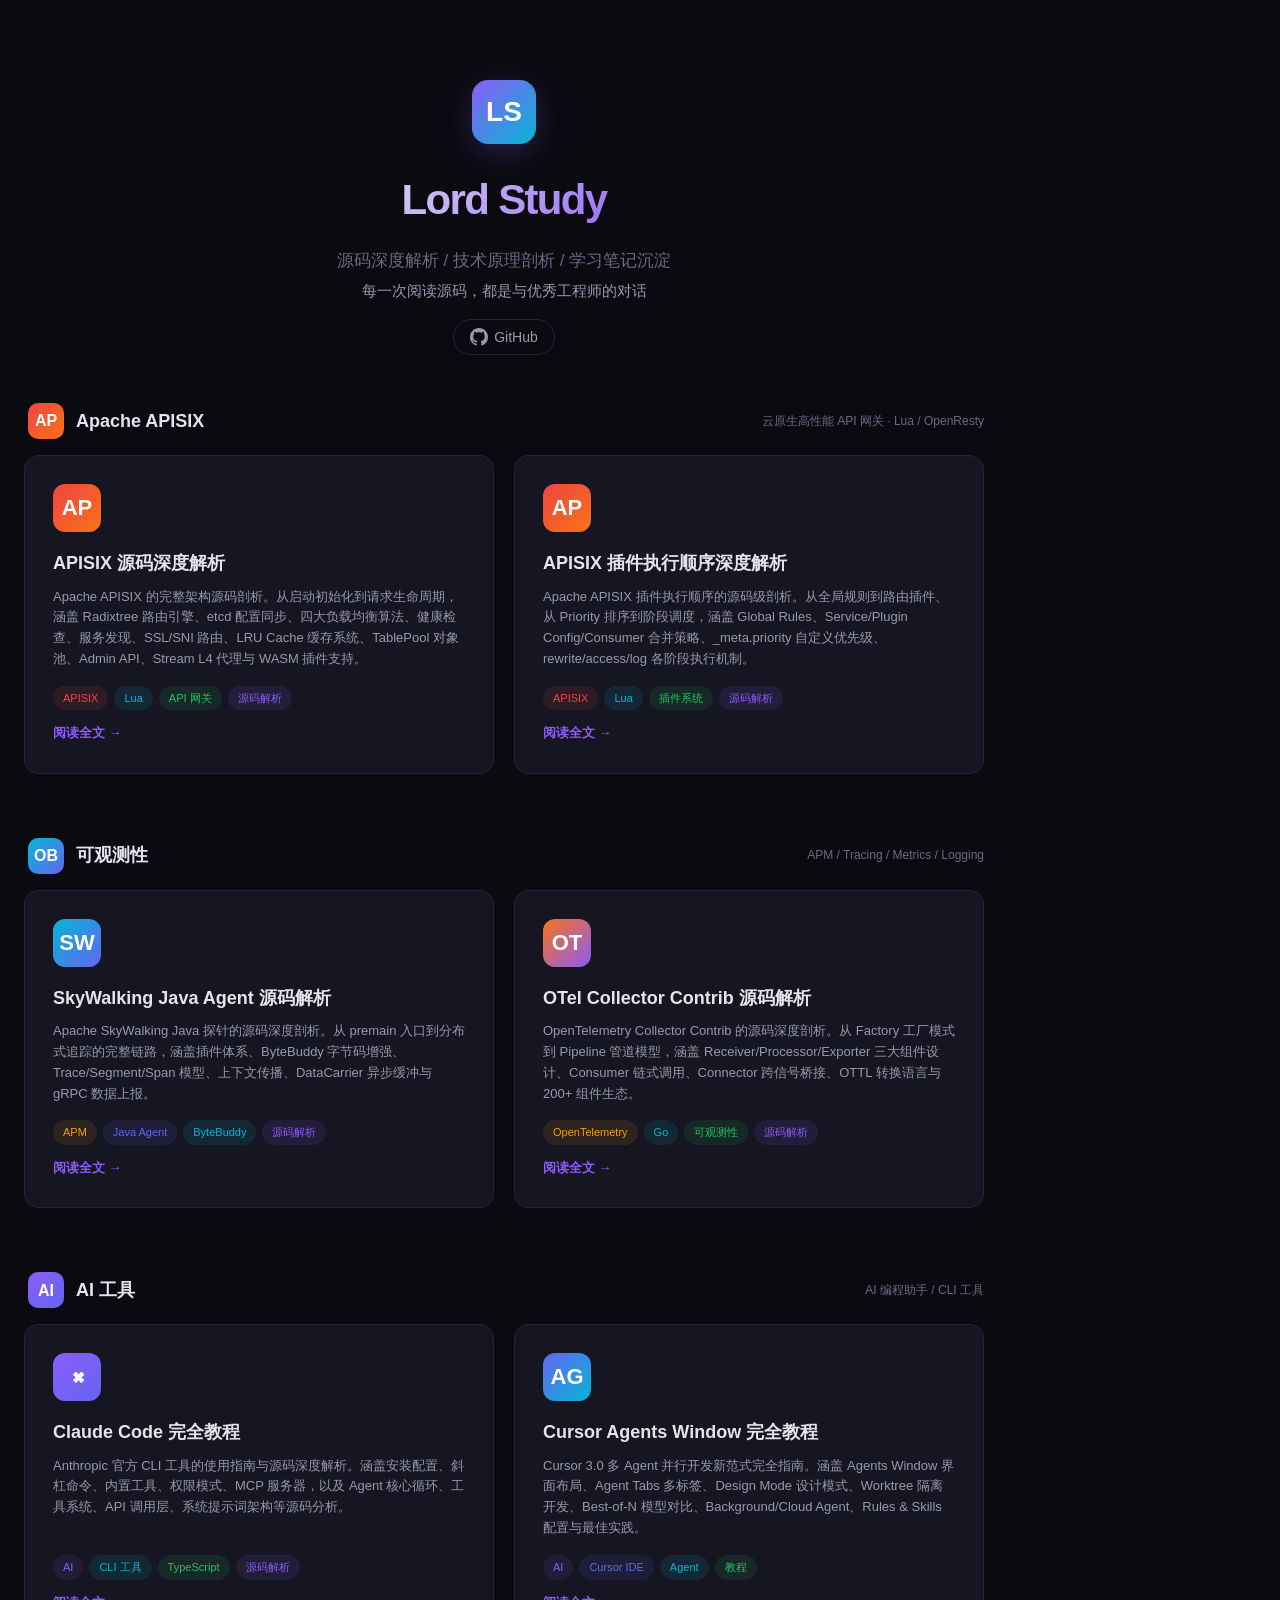
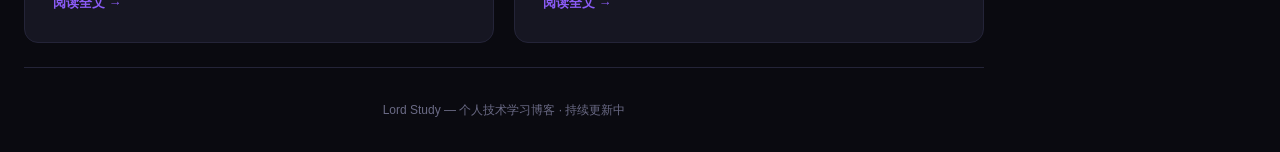
==== index.html @ eab52b0e "主页添加 GitHub 链接 Co-Authored-By: Claude Opus 4.6 <noreply@anthropic.com>" ====
<!DOCTYPE html>
<html lang="zh-CN">
<head>
    <meta charset="UTF-8">
    <meta name="viewport" content="width=device-width, initial-scale=1.0">
    <title>Lord Study — 个人技术博客</title>
    <link rel="stylesheet" href="style.css">
    <style>
        /* Homepage specific styles */
        .home-body {
            display: flex;
            flex-direction: column;
            align-items: center;
            min-height: 100vh;
            padding: 0 24px;
        }
        .home-header {
            text-align: center;
            padding: 80px 0 48px;
            max-width: 720px;
        }
        .home-logo {
            width: 64px; height: 64px;
            background: linear-gradient(135deg, var(--accent-purple), var(--accent-cyan));
            border-radius: 16px; display: inline-flex;
            align-items: center; justify-content: center;
            font-size: 28px; font-weight: 800; color: #fff;
            margin-bottom: 20px;
            box-shadow: 0 8px 32px rgba(139,92,246,.25);
        }
        .home-header h1 {
            font-size: 42px; font-weight: 800; letter-spacing: -.04em;
            background: linear-gradient(135deg, var(--text-primary), var(--accent-purple));
            -webkit-background-clip: text; -webkit-text-fill-color: transparent;
            background-clip: text; margin-bottom: 12px;
        }
        .home-header p {
            color: var(--text-muted); font-size: 17px; line-height: 1.6;
        }
        .home-header .subtitle {
            color: var(--text-secondary); font-size: 15px; margin-top: 4px;
        }

        /* Blog cards grid */
        .blog-grid {
            display: grid;
            grid-template-columns: repeat(auto-fill, minmax(340px, 1fr));
            gap: 20px;
            max-width: 960px;
            width: 100%;
            padding-bottom: 24px;
        }
        .blog-card {
            background: var(--bg-card);
            border: 1px solid var(--border-color);
            border-radius: 14px;
            padding: 28px;
            transition: transform .2s, border-color .2s, box-shadow .2s;
            text-decoration: none;
            display: flex;
            flex-direction: column;
            cursor: pointer;
        }
        .blog-card:hover {
            transform: translateY(-4px);
            border-color: rgba(139,92,246,.4);
            box-shadow: 0 12px 40px rgba(139,92,246,.1);
        }
        .blog-card-icon {
            width: 48px; height: 48px;
            border-radius: 12px;
            display: flex; align-items: center; justify-content: center;
            font-size: 22px; font-weight: 700; color: #fff;
            margin-bottom: 16px;
        }
        .blog-card h3 {
            font-size: 18px; font-weight: 700; color: var(--text-primary);
            margin-bottom: 8px;
        }
        .blog-card .blog-desc {
            font-size: 13px; color: var(--text-secondary); line-height: 1.6;
            flex: 1; margin-bottom: 16px;
        }
        .blog-card-tags {
            display: flex; flex-wrap: wrap; gap: 6px;
        }
        .blog-tag {
            font-size: 11px; padding: 3px 10px;
            border-radius: 20px; font-weight: 500;
            background: rgba(139,92,246,.1); color: var(--accent-purple);
        }
        .blog-tag.cyan { background: rgba(6,182,212,.1); color: var(--accent-cyan); }
        .blog-tag.green { background: rgba(34,197,94,.1); color: var(--accent-green); }
        .blog-tag.orange { background: rgba(245,158,11,.1); color: var(--accent-orange); }
        .blog-tag.blue { background: rgba(99,102,241,.1); color: var(--accent-blue); }
        .blog-tag.red { background: rgba(239,68,68,.1); color: #ef4444; }

        .blog-card-arrow {
            font-size: 13px; color: var(--accent-purple); font-weight: 600;
            margin-top: 12px;
        }
        .blog-card:hover .blog-card-arrow { text-decoration: underline; }

        /* Section label */
        .section-label {
            max-width: 960px; width: 100%;
            font-size: 12px; font-weight: 700;
            text-transform: uppercase; letter-spacing: .1em;
            margin-bottom: 16px; padding-left: 4px;
        }
        .section-label.first { margin-top: 0; }
        .section-label:not(.first) { margin-top: 36px; }

        /* Project group colors */
        .section-label.apisix { color: #ef4444; }
        .section-label.observability { color: var(--accent-cyan); }
        .section-label.ai { color: var(--accent-purple); }

        /* Project group indicator bar */
        .project-bar {
            max-width: 960px; width: 100%;
            display: flex; align-items: center; gap: 12px;
            margin-bottom: 16px; padding-left: 4px;
        }
        .project-bar:not(:first-of-type) { margin-top: 40px; }
        .project-icon {
            width: 36px; height: 36px; border-radius: 10px;
            display: flex; align-items: center; justify-content: center;
            font-size: 16px; font-weight: 700; color: #fff;
            flex-shrink: 0;
        }
        .project-bar h2 {
            font-size: 18px; font-weight: 700; color: var(--text-primary);
            margin: 0;
        }
        .project-bar .project-desc {
            font-size: 12px; color: var(--text-muted); margin-left: auto;
        }

        /* Footer */
        .home-footer {
            text-align: center; padding: 32px 0;
            color: var(--text-muted); font-size: 12px;
            border-top: 1px solid var(--border-color);
            max-width: 960px; width: 100%;
            margin-top: auto;
        }

        @media (max-width: 600px) {
            .home-header { padding: 48px 0 32px; }
            .home-header h1 { font-size: 28px; }
            .blog-grid { grid-template-columns: 1fr; }
            .project-bar .project-desc { display: none; }
        }
    </style>
</head>
<body>
    <div class="home-body">
        <header class="home-header">
            <div class="home-logo">LS</div>
            <h1>Lord Study</h1>
            <p>源码深度解析 / 技术原理剖析 / 学习笔记沉淀</p>
            <p class="subtitle">每一次阅读源码，都是与优秀工程师的对话</p>
            <p style="margin-top:16px;">
                <a href="https://github.com/lordcheng10" target="_blank" rel="noopener noreferrer" style="display:inline-flex; align-items:center; gap:6px; color:var(--text-secondary); text-decoration:none; font-size:14px; padding:6px 16px; border:1px solid var(--border-color); border-radius:20px; transition:all .2s;" onmouseover="this.style.borderColor='rgba(139,92,246,.5)';this.style.color='var(--accent-purple)';" onmouseout="this.style.borderColor='var(--border-color)';this.style.color='var(--text-secondary)';">
                    <svg height="18" width="18" viewBox="0 0 16 16" fill="currentColor"><path d="M8 0C3.58 0 0 3.58 0 8c0 3.54 2.29 6.53 5.47 7.59.4.07.55-.17.55-.38 0-.19-.01-.82-.01-1.49-2.01.37-2.53-.49-2.69-.94-.09-.23-.48-.94-.82-1.13-.28-.15-.68-.52-.01-.53.63-.01 1.08.58 1.23.82.72 1.21 1.87.87 2.33.66.07-.52.28-.87.51-1.07-1.78-.2-3.64-.89-3.64-3.95 0-.87.31-1.59.82-2.15-.08-.2-.36-1.02.08-2.12 0 0 .67-.21 2.2.82.64-.18 1.32-.27 2-.27s1.36.09 2 .27c1.53-1.04 2.2-.82 2.2-.82.44 1.1.16 1.92.08 2.12.51.56.82 1.27.82 2.15 0 3.07-1.87 3.75-3.65 3.95.29.25.54.73.54 1.48 0 1.07-.01 1.93-.01 2.2 0 .21.15.46.55.38A8.01 8.01 0 0016 8c0-4.42-3.58-8-8-8z"/></svg>
                    GitHub
                </a>
            </p>
        </header>

        <!-- ========== Apache APISIX ========== -->
        <div class="project-bar">
            <div class="project-icon" style="background:linear-gradient(135deg,#ef4444,#f97316);">AP</div>
            <h2>Apache APISIX</h2>
            <span class="project-desc">云原生高性能 API 网关 &middot; Lua / OpenResty</span>
        </div>
        <div class="blog-grid">

            <a class="blog-card" href="apisix-architecture.html">
                <div class="blog-card-icon" style="background:linear-gradient(135deg,#ef4444,#f97316);">AP</div>
                <h3>APISIX 源码深度解析</h3>
                <p class="blog-desc">
                    Apache APISIX 的完整架构源码剖析。从启动初始化到请求生命周期，涵盖 Radixtree 路由引擎、etcd 配置同步、四大负载均衡算法、健康检查、服务发现、SSL/SNI 路由、LRU Cache 缓存系统、TablePool 对象池、Admin API、Stream L4 代理与 WASM 插件支持。
                </p>
                <div class="blog-card-tags">
                    <span class="blog-tag red">APISIX</span>
                    <span class="blog-tag cyan">Lua</span>
                    <span class="blog-tag green">API 网关</span>
                    <span class="blog-tag">源码解析</span>
                </div>
                <div class="blog-card-arrow">阅读全文 &rarr;</div>
            </a>

            <a class="blog-card" href="apisix-plugin-order.html">
                <div class="blog-card-icon" style="background:linear-gradient(135deg,#ef4444,#f97316);">AP</div>
                <h3>APISIX 插件执行顺序深度解析</h3>
                <p class="blog-desc">
                    Apache APISIX 插件执行顺序的源码级剖析。从全局规则到路由插件、从 Priority 排序到阶段调度，涵盖 Global Rules、Service/Plugin Config/Consumer 合并策略、_meta.priority 自定义优先级、rewrite/access/log 各阶段执行机制。
                </p>
                <div class="blog-card-tags">
                    <span class="blog-tag red">APISIX</span>
                    <span class="blog-tag cyan">Lua</span>
                    <span class="blog-tag green">插件系统</span>
                    <span class="blog-tag">源码解析</span>
                </div>
                <div class="blog-card-arrow">阅读全文 &rarr;</div>
            </a>

        </div>

        <!-- ========== 可观测性 ========== -->
        <div class="project-bar">
            <div class="project-icon" style="background:linear-gradient(135deg,#06b6d4,#6366f1);">OB</div>
            <h2>可观测性</h2>
            <span class="project-desc">APM / Tracing / Metrics / Logging</span>
        </div>
        <div class="blog-grid">

            <a class="blog-card" href="skywalking-agent.html">
                <div class="blog-card-icon" style="background:linear-gradient(135deg,#06b6d4,#6366f1);">SW</div>
                <h3>SkyWalking Java Agent 源码解析</h3>
                <p class="blog-desc">
                    Apache SkyWalking Java 探针的源码深度剖析。从 premain 入口到分布式追踪的完整链路，涵盖插件体系、ByteBuddy 字节码增强、Trace/Segment/Span 模型、上下文传播、DataCarrier 异步缓冲与 gRPC 数据上报。
                </p>
                <div class="blog-card-tags">
                    <span class="blog-tag orange">APM</span>
                    <span class="blog-tag blue">Java Agent</span>
                    <span class="blog-tag cyan">ByteBuddy</span>
                    <span class="blog-tag">源码解析</span>
                </div>
                <div class="blog-card-arrow">阅读全文 &rarr;</div>
            </a>

            <a class="blog-card" href="otel-collector-contrib.html">
                <div class="blog-card-icon" style="background:linear-gradient(135deg,#f97316,#8b5cf6);">OT</div>
                <h3>OTel Collector Contrib 源码解析</h3>
                <p class="blog-desc">
                    OpenTelemetry Collector Contrib 的源码深度剖析。从 Factory 工厂模式到 Pipeline 管道模型，涵盖 Receiver/Processor/Exporter 三大组件设计、Consumer 链式调用、Connector 跨信号桥接、OTTL 转换语言与 200+ 组件生态。
                </p>
                <div class="blog-card-tags">
                    <span class="blog-tag orange">OpenTelemetry</span>
                    <span class="blog-tag cyan">Go</span>
                    <span class="blog-tag green">可观测性</span>
                    <span class="blog-tag">源码解析</span>
                </div>
                <div class="blog-card-arrow">阅读全文 &rarr;</div>
            </a>

        </div>

        <!-- ========== AI 工具 ========== -->
        <div class="project-bar">
            <div class="project-icon" style="background:linear-gradient(135deg,#8b5cf6,#6366f1);">AI</div>
            <h2>AI 工具</h2>
            <span class="project-desc">AI 编程助手 / CLI 工具</span>
        </div>
        <div class="blog-grid">

            <a class="blog-card" href="claude-code.html">
                <div class="blog-card-icon" style="background:linear-gradient(135deg,#8b5cf6,#6366f1);">&#8984;</div>
                <h3>Claude Code 完全教程</h3>
                <p class="blog-desc">
                    Anthropic 官方 CLI 工具的使用指南与源码深度解析。涵盖安装配置、斜杠命令、内置工具、权限模式、MCP 服务器，以及 Agent 核心循环、工具系统、API 调用层、系统提示词架构等源码分析。
                </p>
                <div class="blog-card-tags">
                    <span class="blog-tag">AI</span>
                    <span class="blog-tag cyan">CLI 工具</span>
                    <span class="blog-tag green">TypeScript</span>
                    <span class="blog-tag">源码解析</span>
                </div>
                <div class="blog-card-arrow">阅读全文 &rarr;</div>
            </a>

            <a class="blog-card" href="cursor-agents-window.html">
                <div class="blog-card-icon" style="background:linear-gradient(135deg,#6366f1,#06b6d4);">AG</div>
                <h3>Cursor Agents Window 完全教程</h3>
                <p class="blog-desc">
                    Cursor 3.0 多 Agent 并行开发新范式完全指南。涵盖 Agents Window 界面布局、Agent Tabs 多标签、Design Mode 设计模式、Worktree 隔离开发、Best-of-N 模型对比、Background/Cloud Agent、Rules &amp; Skills 配置与最佳实践。
                </p>
                <div class="blog-card-tags">
                    <span class="blog-tag">AI</span>
                    <span class="blog-tag blue">Cursor IDE</span>
                    <span class="blog-tag cyan">Agent</span>
                    <span class="blog-tag green">教程</span>
                </div>
                <div class="blog-card-arrow">阅读全文 &rarr;</div>
            </a>

        </div>

        <footer class="home-footer">
            Lord Study &mdash; 个人技术学习博客 &middot; 持续更新中
        </footer>
    </div>
</body>
</html>
---- style.css ----
:root {
  --bg-primary: #0a0a10;
  --bg-secondary: #12121c;
  --bg-card: #161622;
  --border-color: #242438;
  --text-primary: #e4e4ef;
  --text-secondary: #9898b0;
  --text-muted: #6a6a85;
  --accent-purple: #8b5cf6;
  --accent-blue: #6366f1;
  --accent-cyan: #06b6d4;
  --accent-green: #22c55e;
  --accent-orange: #f59e0b;
  --accent-red: #ef4444;
  --accent-pink: #ec4899;
  --sidebar-width: 280px;
}

* { margin:0; padding:0; box-sizing:border-box; }
html { scroll-behavior:smooth; scroll-padding-top:24px; }

body {
  font-family: -apple-system, BlinkMacSystemFont, 'Segoe UI', 'SF Pro Display', Roboto, Helvetica, Arial, sans-serif;
  background: var(--bg-primary);
  color: var(--text-primary);
  line-height: 1.7;
  display: flex;
  min-height: 100vh;
}

/* Sidebar */
.sidebar {
  position:fixed; left:0; top:0; bottom:0;
  width:var(--sidebar-width);
  background:var(--bg-secondary);
  border-right:1px solid var(--border-color);
  overflow-y:auto; z-index:100;
  transition:transform .3s;
}
.sidebar-header {
  padding:24px 20px 16px;
  border-bottom:1px solid var(--border-color);
}
.logo {
  width:36px; height:36px;
  background:linear-gradient(135deg,var(--accent-purple),var(--accent-blue));
  border-radius:8px; display:flex; align-items:center; justify-content:center;
  font-size:18px; font-weight:700; margin-bottom:10px; color:#fff;
}
.sidebar-header h2 { font-size:15px; font-weight:600; }
.sidebar-header .version { font-size:11px; color:var(--text-muted); margin-top:2px; }

.nav-list { list-style:none; padding:8px 0; }
.nav-group-title {
  padding:16px 20px 6px;
  font-size:11px; font-weight:700;
  color:var(--accent-purple);
  text-transform:uppercase;
  letter-spacing:.08em;
}
.nav-link {
  display:block; padding:6px 20px;
  color:var(--text-secondary); text-decoration:none;
  font-size:13px; transition:all .15s;
  border-left:3px solid transparent;
}
.nav-link:hover { color:var(--text-primary); background:rgba(139,92,246,.05); }
.nav-link.active {
  color:var(--accent-purple);
  border-left-color:var(--accent-purple);
  background:rgba(139,92,246,.08);
  font-weight:500;
}

.sidebar-toggle {
  display:none; position:fixed; top:14px; left:14px; z-index:200;
  background:var(--bg-card); border:1px solid var(--border-color);
  color:var(--text-primary); width:38px; height:38px; border-radius:8px;
  font-size:18px; cursor:pointer;
}

/* Content */
.content {
  margin-left:var(--sidebar-width); flex:1;
  padding:32px 40px; max-width:1080px;
}

/* Part Header */
.part-header {
  text-align:center; padding:48px 0 32px;
  border-bottom:1px solid var(--border-color);
  margin-bottom:48px;
}
.part-label {
  font-size:12px; font-weight:700; color:var(--accent-purple);
  text-transform:uppercase; letter-spacing:.1em;
}
.part-title {
  font-size:36px; font-weight:800; letter-spacing:-.03em;
  background:linear-gradient(135deg,var(--text-primary),var(--accent-purple));
  -webkit-background-clip:text; -webkit-text-fill-color:transparent;
  background-clip:text; margin:8px 0;
}
.part-desc { color:var(--text-muted); font-size:16px; }

/* Sections */
.section { margin-bottom:64px; }
.section-header {
  display:flex; align-items:baseline; gap:14px;
  margin-bottom:28px; padding-bottom:14px;
  border-bottom:1px solid var(--border-color);
}
.section-number {
  font-size:13px; font-weight:700; color:var(--accent-purple);
  opacity:.7; font-family:'SF Mono','Fira Code',monospace;
}
.section-header h1 {
  font-size:26px; font-weight:700; letter-spacing:-.03em;
  background:linear-gradient(135deg,var(--text-primary),var(--accent-purple));
  -webkit-background-clip:text; -webkit-text-fill-color:transparent;
  background-clip:text;
}

/* Cards */
.card {
  background:var(--bg-card); border:1px solid var(--border-color);
  border-radius:12px; padding:24px; margin-bottom:16px;
  transition:border-color .2s;
}
.card:hover { border-color:rgba(139,92,246,.25); }
.card h3 { font-size:17px; font-weight:600; margin-bottom:14px; }
.card p { color:var(--text-secondary); margin-bottom:10px; }
.card p:last-child { margin-bottom:0; }
.highlight-card {
  border-color:rgba(139,92,246,.4);
  background:linear-gradient(135deg,rgba(139,92,246,.08),rgba(99,102,241,.04));
}

/* Code */
code {
  font-family:'SF Mono','Fira Code','Consolas',monospace;
  font-size:.86em; background:rgba(139,92,246,.12);
  padding:2px 5px; border-radius:4px; color:var(--accent-purple);
}
pre { margin:10px 0; border-radius:8px; overflow-x:auto; }
pre code {
  background:#0d1117; display:block; padding:14px 18px;
  border-radius:8px; font-size:12.5px; line-height:1.55;
  color:#e6edf3; border:1px solid var(--border-color);
}

/* Grids */
.info-grid { display:grid; grid-template-columns:repeat(2,1fr); gap:10px; margin-top:14px; }
.info-item {
  display:flex; flex-direction:column;
  background:var(--bg-secondary); padding:12px 16px;
  border-radius:8px; border:1px solid var(--border-color);
}
.info-label { font-size:11px; color:var(--text-muted); text-transform:uppercase; letter-spacing:.05em; margin-bottom:3px; }
.info-value { font-size:14px; font-weight:600; color:var(--accent-purple); font-family:'SF Mono',monospace; }

.feature-grid { display:grid; grid-template-columns:repeat(3,1fr); gap:14px; }
.feature-item {
  background:var(--bg-secondary); border:1px solid var(--border-color);
  border-radius:10px; padding:18px; transition:transform .2s,border-color .2s;
}
.feature-item:hover { transform:translateY(-2px); border-color:rgba(139,92,246,.4); }
.feature-icon { font-size:26px; margin-bottom:8px; }
.feature-item h4 { font-size:14px; font-weight:600; margin-bottom:5px; }
.feature-item p { font-size:12px; color:var(--text-muted); margin:0; }

.example-grid { display:grid; grid-template-columns:repeat(3,1fr); gap:12px; }
.example-item {
  background:var(--bg-secondary); border:1px solid var(--border-color);
  border-radius:8px; padding:14px;
}
.example-item h4 { font-size:13px; font-weight:600; color:var(--accent-cyan); margin-bottom:8px; }
.example-item pre code { font-size:11.5px; padding:10px; }

/* Tool detail */
.tool-detail-grid { display:grid; grid-template-columns:repeat(2,1fr); gap:14px; }
.tool-detail {
  background:var(--bg-secondary); border:1px solid var(--border-color);
  border-radius:10px; padding:18px;
}
.tool-detail h4 { font-size:15px; font-weight:600; margin-bottom:6px; }
.tool-detail p { font-size:13px; color:var(--text-muted); }
.tool-detail ul { list-style:none; padding:0; }
.tool-detail ul li { font-size:13px; color:var(--text-secondary); padding:2px 0 2px 14px; position:relative; }
.tool-detail ul li::before { content:'•'; position:absolute; left:0; color:var(--accent-purple); }
.tool-tip {
  margin-top:8px; padding:8px 12px; background:rgba(6,182,212,.08);
  border-radius:6px; font-size:12px; color:var(--accent-cyan);
}

/* Effort */
.effort-grid { display:flex; gap:12px; margin:16px 0; }
.effort-item {
  flex:1; text-align:center; padding:16px; border-radius:10px;
  border:1px solid var(--border-color);
}
.effort-item h4 { font-size:16px; font-weight:700; margin-bottom:4px; }
.effort-item p { font-size:12px; color:var(--text-muted); margin:0; }
.effort-low { border-color:var(--accent-green); }
.effort-low h4 { color:var(--accent-green); }
.effort-medium { border-color:var(--accent-cyan); }
.effort-medium h4 { color:var(--accent-cyan); }
.effort-high { border-color:var(--accent-orange); }
.effort-high h4 { color:var(--accent-orange); }
.effort-max { border-color:var(--accent-red); }
.effort-max h4 { color:var(--accent-red); }

/* Permission cards */
.perm-cards { display:grid; grid-template-columns:repeat(2,1fr); gap:12px; }
.perm-card {
  background:var(--bg-secondary); border:1px solid var(--border-color);
  border-radius:10px; padding:18px;
}
.perm-card h4 { font-size:14px; font-weight:600; margin:8px 0 4px; }
.perm-card p { font-size:13px; color:var(--text-muted); margin:0; }
.perm-badge {
  display:inline-block; padding:2px 10px; border-radius:20px;
  font-size:11px; font-weight:600; font-family:'SF Mono',monospace;
}
.perm-badge.default { background:rgba(99,102,241,.15); color:var(--accent-blue); }
.perm-badge.accept { background:rgba(34,197,94,.15); color:var(--accent-green); }
.perm-badge.plan { background:rgba(6,182,212,.15); color:var(--accent-cyan); }
.perm-badge.bypass { background:rgba(239,68,68,.15); color:var(--accent-red); }
.perm-badge.dontask { background:rgba(245,158,11,.15); color:var(--accent-orange); }

/* Transport grid */
.transport-grid { display:grid; grid-template-columns:repeat(3,1fr); gap:12px; }
.transport-item {
  background:var(--bg-secondary); border:1px solid var(--border-color);
  border-radius:8px; padding:16px;
}
.transport-item h4 { font-size:14px; font-weight:600; color:var(--accent-cyan); margin-bottom:6px; }
.transport-item p { font-size:13px; color:var(--text-muted); margin-bottom:8px; }

/* Tips */
.tips-grid { display:grid; grid-template-columns:repeat(2,1fr); gap:14px; }
.tip-item {
  background:var(--bg-secondary); border:1px solid var(--border-color);
  border-radius:10px; padding:18px;
}
.tip-item h4 { font-size:14px; font-weight:600; color:var(--accent-purple); margin-bottom:6px; }
.tip-item p { font-size:13px; color:var(--text-muted); margin:0; }

/* Table */
.dep-table { width:100%; border-collapse:collapse; margin:10px 0; }
.dep-table th, .dep-table td {
  padding:9px 12px; text-align:left;
  border-bottom:1px solid var(--border-color); font-size:13px;
}
.dep-table th {
  font-weight:600; color:var(--text-muted); font-size:11px;
  text-transform:uppercase; letter-spacing:.05em;
}
.dep-table td { color:var(--text-secondary); }
.dep-table tr:hover td { background:rgba(139,92,246,.04); }
.cmd-category td { font-weight:700; color:var(--accent-purple); font-size:12px; padding-top:16px; }

/* Terminal */
.terminal-preview { border-radius:10px; overflow:hidden; border:1px solid var(--border-color); }
.terminal-bar { background:#2d2d3a; padding:8px 14px; display:flex; align-items:center; gap:7px; }
.dot { width:11px; height:11px; border-radius:50%; }
.dot.red { background:#ff5f57; } .dot.yellow { background:#ffbd2e; } .dot.green { background:#28c840; }
.terminal-title { flex:1; text-align:center; font-size:11px; color:var(--text-muted); }
.terminal-body {
  background:#0a0a12; padding:14px 18px;
  font-family:'SF Mono','Fira Code',monospace; font-size:12.5px; line-height:1.55;
}
.t-line { min-height:1.55em; }
.t-system { color:var(--text-muted); }
.t-user { color:var(--accent-cyan); }
.t-assistant { color:var(--text-primary); }
.t-tool { color:var(--accent-orange); }
.t-output { color:var(--text-secondary); padding-left:18px; }
.t-cursor { color:var(--accent-cyan); }
.t-prompt { color:var(--accent-purple); font-weight:700; }
.t-tip { color:var(--text-muted); font-size:11px; }
.cursor { animation:blink 1s infinite; }
@keyframes blink { 0%,100%{opacity:1}50%{opacity:0} }

/* Architecture */
.architecture-diagram { display:flex; flex-direction:column; align-items:center; gap:6px; padding:16px 0; }
.arch-layer {
  width:100%; background:rgba(139,92,246,.05);
  border:1px solid var(--layer-color,var(--border-color));
  border-radius:10px; padding:14px 18px;
}
.arch-layer-label {
  font-size:11px; font-weight:600; color:var(--layer-color,var(--accent-purple));
  text-transform:uppercase; letter-spacing:.08em; margin-bottom:8px;
}
.arch-boxes { display:flex; gap:10px; flex-wrap:wrap; }
.arch-box {
  flex:1; min-width:120px; background:var(--bg-secondary);
  border:1px solid var(--border-color); border-radius:6px;
  padding:8px 12px; font-size:12px; text-align:center; color:var(--text-secondary);
}
.arch-box.primary { border-color:var(--accent-purple); color:var(--accent-purple); font-weight:600; }
.arch-arrow { font-size:16px; color:var(--text-muted); }

/* Principles */
.principles { display:flex; flex-direction:column; gap:12px; }
.principle {
  padding:14px 18px; background:var(--bg-secondary);
  border-radius:8px; border-left:3px solid var(--accent-purple);
}
.principle h4 { font-size:14px; font-weight:600; margin-bottom:4px; }
.principle p { margin:0; font-size:13px; }

/* Flow */
.flow-chart { display:flex; flex-direction:column; gap:20px; }
.flow-step { display:flex; gap:16px; }
.flow-number {
  flex-shrink:0; width:32px; height:32px;
  background:linear-gradient(135deg,var(--accent-purple),var(--accent-blue));
  border-radius:50%; display:flex; align-items:center; justify-content:center;
  font-weight:700; font-size:13px; color:#fff; margin-top:4px;
}
.flow-content { flex:1; }
.flow-content h4 { font-size:15px; font-weight:600; margin-bottom:4px; }

/* Loop */
.loop-diagram { display:flex; flex-wrap:wrap; align-items:center; gap:6px; padding:16px 0; }
.loop-step {
  background:var(--bg-secondary); border:1px solid var(--border-color);
  border-radius:10px; padding:12px; text-align:center; flex:1; min-width:90px;
}
.loop-step.active-step { border-color:var(--accent-green); }
.loop-step.complete-step { border-color:var(--accent-cyan); }
.loop-icon { font-size:20px; margin-bottom:4px; }
.loop-step h4 { font-size:12px; font-weight:600; }
.loop-arrow { color:var(--text-muted); font-size:16px; }

/* API Features */
.api-features { display:grid; grid-template-columns:repeat(3,1fr); gap:12px; }
.api-feature {
  background:var(--bg-secondary); border:1px solid var(--border-color);
  border-radius:8px; padding:14px;
}
.api-feature h4 { font-size:13px; font-weight:600; color:var(--accent-cyan); margin-bottom:4px; }
.api-feature p { font-size:12px; color:var(--text-muted); margin:0; }

/* Flag grid */
.flag-grid { display:grid; grid-template-columns:repeat(2,1fr); gap:8px; margin-top:10px; }
.flag-item {
  display:flex; align-items:center; gap:10px;
  background:var(--bg-secondary); padding:8px 12px;
  border-radius:6px; border:1px solid var(--border-color);
}
.flag-item code { font-size:11px; white-space:nowrap; }
.flag-item span { font-size:12px; color:var(--text-muted); }

/* Coordinator */
.coordinator-diagram { display:flex; flex-direction:column; align-items:center; gap:14px; padding:16px; }
.coord-node {
  background:var(--bg-secondary); border:1px solid var(--border-color);
  border-radius:10px; padding:14px 20px; text-align:center;
}
.coord-node.main { border-color:var(--accent-purple); min-width:260px; }
.coord-node.worker { border-color:var(--accent-cyan); }
.coord-node h4 { font-size:13px; font-weight:600; margin-bottom:3px; }
.coord-node p { font-size:11px; color:var(--text-muted); margin:0; }
.coord-arrows { display:flex; gap:60px; color:var(--text-muted); font-size:18px; }
.coord-workers { display:flex; gap:12px; }

/* Backend list */
.backend-list { display:flex; flex-direction:column; gap:8px; }
.backend-item {
  background:var(--bg-secondary); padding:10px 14px;
  border-radius:6px; border:1px solid var(--border-color);
  font-size:13px; color:var(--text-secondary);
}
.backend-item strong { color:var(--accent-cyan); }

/* State */
.state-layers { display:flex; flex-direction:column; gap:16px; }
.state-layer {
  background:var(--bg-secondary); border:1px solid var(--border-color);
  border-radius:10px; padding:18px;
}
.state-layer h4 { font-size:14px; font-weight:600; margin-bottom:6px; }
.state-warning { font-size:12px; color:var(--accent-orange); font-style:italic; margin-bottom:10px; }

/* Insights */
.insight-grid { display:grid; grid-template-columns:repeat(2,1fr); gap:14px; }
.insight {
  background:var(--bg-secondary); border:1px solid var(--border-color);
  border-radius:10px; padding:18px;
}
.insight h4 { font-size:14px; font-weight:600; color:var(--accent-purple); margin-bottom:6px; }
.insight p { font-size:12px; color:var(--text-muted); margin:0; }

/* Learning path */
.learning-path { display:flex; flex-direction:column; gap:12px; }
.path-step { display:flex; gap:14px; align-items:flex-start; }
.path-number {
  flex-shrink:0; width:28px; height:28px;
  background:var(--bg-secondary); border:2px solid var(--accent-purple);
  border-radius:50%; display:flex; align-items:center; justify-content:center;
  font-weight:700; font-size:13px; color:var(--accent-purple);
}
.path-content h4 { font-size:14px; font-weight:600; margin-bottom:2px; }
.path-content p { font-size:13px; color:var(--text-muted); margin:0; }

/* Note */
.note {
  background:rgba(245,158,11,.08); border:1px solid rgba(245,158,11,.3);
  border-radius:8px; padding:12px 16px; margin-top:10px;
  font-size:12px; color:var(--text-secondary);
}
.note strong { color:var(--accent-orange); }

/* Tree */
.tree-view { display:grid; grid-template-columns:repeat(2,1fr); gap:14px; }
.tree-section h4 { font-size:13px; font-weight:600; color:var(--accent-cyan); margin-bottom:6px; }
.tree-section pre code { font-size:11.5px; padding:10px 14px; }

/* Scroll top */
.scroll-top {
  position:fixed; bottom:20px; right:20px;
  width:40px; height:40px; background:var(--accent-purple);
  color:#fff; border:none; border-radius:50%;
  font-size:18px; cursor:pointer;
  opacity:0; transform:translateY(16px);
  transition:all .3s; z-index:50;
}
.scroll-top.visible { opacity:1; transform:translateY(0); }
.scroll-top:hover { background:var(--accent-blue); }

/* Kbd */
kbd {
  display:inline-block; padding:2px 6px;
  background:var(--bg-secondary); border:1px solid var(--border-color);
  border-radius:4px; font-size:12px; font-family:'SF Mono',monospace;
}

/* Links */
a { color:var(--accent-purple); text-decoration:none; }
a:hover { text-decoration:underline; }

/* Lists */
.card ul:not(.nav-list) { padding-left:18px; margin:6px 0; }
.card ul li { color:var(--text-secondary); font-size:13px; margin-bottom:3px; }
.card ul li strong { color:var(--text-primary); }

/* ===== Part 3: Deep Dive Styles ===== */

/* Prompt Architecture */
.prompt-split {
  display:flex; flex-direction:column; gap:0;
}
.prompt-section {
  padding:16px; border-radius:8px;
}
.prompt-section h4 { font-size:14px; font-weight:600; margin-bottom:8px; }
.prompt-section ul { padding-left:18px; margin:0; }
.prompt-section ul li { font-size:12.5px; color:var(--text-secondary); margin-bottom:3px; }
.prompt-section code { font-size:11.5px; }
.static-section { background:rgba(99,102,241,.08); border:1px solid rgba(99,102,241,.2); border-radius:8px 8px 0 0; }
.dynamic-section { background:rgba(34,197,94,.08); border:1px solid rgba(34,197,94,.2); border-radius:0 0 8px 8px; }
.prompt-boundary {
  display:flex; align-items:center; gap:10px; padding:8px 0;
}
.boundary-line { flex:1; height:2px; background:repeating-linear-gradient(90deg,var(--accent-orange) 0,var(--accent-orange) 6px,transparent 6px,transparent 12px); }
.boundary-label { font-size:11px; font-weight:600; color:var(--accent-orange); white-space:nowrap; }

.prompt-module-grid {
  display:grid; grid-template-columns:repeat(3,1fr); gap:12px;
}
.prompt-module {
  background:var(--bg-secondary); border:1px solid var(--border-color); border-radius:8px; padding:14px;
}
.prompt-module h4 { font-size:13px; font-weight:600; color:var(--accent-cyan); margin-bottom:4px; }
.prompt-module .module-file { font-size:11px; color:var(--text-muted); font-family:'SF Mono',monospace; margin-bottom:8px; }
.prompt-module ul { padding-left:14px; margin:0; }
.prompt-module ul li { font-size:11.5px; color:var(--text-secondary); margin-bottom:2px; }

/* Dispatch Chain */
.dispatch-chain {
  display:grid; grid-template-columns:1fr 1fr; gap:6px;
}
.chain-step {
  display:flex; align-items:center; gap:8px;
  background:var(--bg-secondary); border:1px solid var(--border-color); border-radius:6px;
  padding:8px 12px; font-size:12.5px; color:var(--text-secondary);
}
.chain-num {
  flex-shrink:0; width:22px; height:22px;
  background:var(--accent-purple); color:#fff; border-radius:50%;
  display:flex; align-items:center; justify-content:center;
  font-size:11px; font-weight:700;
}

/* Path Comparison */
.path-comparison {
  display:grid; grid-template-columns:1fr 1fr; gap:14px;
}
.path-card {
  padding:16px; border-radius:8px;
}
.path-card h4 { font-size:14px; font-weight:600; margin-bottom:10px; }
.path-card ul { padding-left:16px; margin:0; }
.path-card ul li { font-size:12.5px; color:var(--text-secondary); margin-bottom:4px; }
.path-card ul li strong { color:var(--text-primary); }
.fork-path { background:rgba(99,102,241,.08); border:1px solid rgba(99,102,241,.2); }
.normal-path { background:rgba(139,92,246,.08); border:1px solid rgba(139,92,246,.2); }
.path-best { margin-top:10px; padding:8px 10px; background:rgba(34,197,94,.1); border-radius:6px; font-size:12px; color:var(--accent-green); font-weight:500; }

/* Layer Stack */
.layer-stack { display:flex; flex-direction:column; gap:0; }
.layer-item {
  padding:16px; border:1px solid var(--border-color);
}
.layer-item h4 { font-size:14px; font-weight:600; margin-bottom:4px; }
.layer-item p { font-size:12.5px; color:var(--text-secondary); margin:0; }
.layer-top { background:rgba(99,102,241,.1); border-radius:8px 8px 0 0; }
.layer-top h4 { color:var(--accent-blue); }
.layer-mid { background:rgba(139,92,246,.08); }
.layer-mid h4 { color:var(--accent-purple); }
.layer-bot { background:rgba(6,182,212,.08); border-radius:0 0 8px 8px; }
.layer-bot h4 { color:var(--accent-cyan); }

/* Lifecycle */
.lifecycle-comparison {
  display:grid; grid-template-columns:1fr 1fr; gap:14px;
}
.lifecycle-card {
  background:var(--bg-secondary); border:1px solid var(--border-color); border-radius:8px; padding:16px;
}
.lifecycle-card h4 { font-size:14px; font-weight:600; color:var(--accent-purple); margin-bottom:8px; }
.lifecycle-card ul { padding-left:16px; margin:0; }
.lifecycle-card ul li { font-size:12.5px; color:var(--text-secondary); margin-bottom:3px; }

/* Evidence Grid */
.evidence-grid {
  display:grid; grid-template-columns:repeat(2,1fr); gap:6px;
}
.evidence-item {
  background:var(--bg-secondary); border:1px solid var(--border-color); border-radius:6px;
  padding:8px 12px; font-size:12px; color:var(--text-secondary);
}
.evidence-item code { color:var(--accent-cyan); font-size:11px; }

/* Agent Roster */
.agent-roster {
  display:grid; grid-template-columns:repeat(3,1fr); gap:12px;
}
.agent-card {
  padding:16px; border-radius:8px; text-align:center;
  border:1px solid var(--border-color);
}
.agent-icon { font-size:28px; margin-bottom:8px; }
.agent-card h4 { font-size:14px; font-weight:600; margin-bottom:6px; }
.agent-card p { font-size:12px; color:var(--text-secondary); margin:0 0 8px; }
.agent-tag { display:inline-block; padding:2px 8px; border-radius:10px; font-size:11px; font-weight:500; }
.agent-general { background:rgba(99,102,241,.08); }
.agent-general h4 { color:var(--accent-blue); }
.agent-general .agent-tag { background:rgba(99,102,241,.2); color:var(--accent-blue); }
.agent-explore { background:rgba(6,182,212,.08); }
.agent-explore h4 { color:var(--accent-cyan); }
.agent-explore .agent-tag { background:rgba(6,182,212,.2); color:var(--accent-cyan); }
.agent-plan { background:rgba(139,92,246,.08); }
.agent-plan h4 { color:var(--accent-purple); }
.agent-plan .agent-tag { background:rgba(139,92,246,.2); color:var(--accent-purple); }
.agent-verify { background:rgba(34,197,94,.08); }
.agent-verify h4 { color:var(--accent-green); }
.agent-verify .agent-tag { background:rgba(34,197,94,.2); color:var(--accent-green); }
.agent-guide { background:rgba(245,158,11,.08); }
.agent-guide h4 { color:var(--accent-orange); }
.agent-guide .agent-tag { background:rgba(245,158,11,.2); color:var(--accent-orange); }
.agent-status { background:rgba(236,72,153,.08); }
.agent-status h4 { color:var(--accent-pink); }
.agent-status .agent-tag { background:rgba(236,72,153,.2); color:var(--accent-pink); }

/* Constraint Grid */
.constraint-grid {
  display:grid; grid-template-columns:1fr 1fr; gap:14px;
}
.constraint-group { padding:14px; border-radius:8px; }
.constraint-group h4 { font-size:13px; font-weight:600; margin-bottom:8px; }
.constraint-group ul { padding-left:16px; margin:0; }
.constraint-group ul li { font-size:12.5px; margin-bottom:3px; }
.forbidden { background:rgba(239,68,68,.08); border:1px solid rgba(239,68,68,.2); }
.forbidden h4 { color:var(--accent-red); }
.forbidden ul li { color:rgba(239,68,68,.8); }
.allowed { background:rgba(34,197,94,.08); border:1px solid rgba(34,197,94,.2); }
.allowed h4 { color:var(--accent-green); }
.allowed ul li { color:var(--text-secondary); }

/* Failure Modes */
.failure-modes { display:grid; grid-template-columns:1fr 1fr; gap:12px; margin-top:10px; }
.failure-mode {
  background:rgba(239,68,68,.06); border:1px solid rgba(239,68,68,.2); border-radius:8px; padding:14px;
}
.failure-mode h4 { font-size:13px; color:var(--accent-red); margin-bottom:4px; }
.failure-mode p { font-size:12.5px; color:var(--text-secondary); margin:0; }

/* Verify Checklist */
.verify-checklist {
  display:grid; grid-template-columns:repeat(2,1fr); gap:6px; margin-top:8px;
}
.verify-item {
  display:flex; align-items:center; gap:8px;
  background:var(--bg-secondary); border:1px solid var(--border-color); border-radius:6px;
  padding:8px 12px; font-size:12.5px; color:var(--text-secondary);
}
.verify-icon { font-size:16px; }
.verdict-output {
  margin-top:12px; padding:10px 16px; background:rgba(34,197,94,.08); border:1px solid rgba(34,197,94,.3);
  border-radius:8px; font-size:13px; color:var(--accent-green); font-weight:500; text-align:center;
}

/* Ecosystem */
.eco-detail { display:grid; grid-template-columns:1fr 1fr; gap:14px; margin-top:10px; }
.eco-detail h4 { font-size:13px; font-weight:600; color:var(--accent-purple); margin-bottom:6px; }
.eco-detail ul { padding-left:16px; margin:0; }
.eco-detail ul li { font-size:12.5px; color:var(--text-secondary); margin-bottom:3px; }

.plugin-capabilities {
  display:flex; flex-wrap:wrap; gap:6px; margin:10px 0;
}
.plugin-cap {
  display:inline-block; padding:4px 10px; background:var(--bg-secondary); border:1px solid var(--border-color);
  border-radius:14px; font-size:11.5px; color:var(--text-secondary);
}

/* Hook Phases */
.hook-phases { display:grid; grid-template-columns:repeat(3,1fr); gap:12px; margin-top:10px; }
.hook-phase {
  text-align:center; padding:14px; background:var(--bg-secondary); border:1px solid var(--border-color); border-radius:8px;
}
.hook-phase h4 { font-size:13px; font-weight:600; color:var(--accent-purple); }
.hook-phase p { font-size:12px; color:var(--text-secondary); margin:4px 0 0; }

/* MCP Dual */
.mcp-dual { display:grid; grid-template-columns:1fr 1fr; gap:14px; margin-top:10px; }
.mcp-channel {
  padding:14px; background:var(--bg-secondary); border:1px solid var(--border-color); border-radius:8px;
}
.mcp-channel h4 { font-size:13px; font-weight:600; color:var(--accent-cyan); margin-bottom:4px; }
.mcp-channel p { font-size:12.5px; color:var(--text-secondary); margin:0; }

/* Pipeline */
.pipeline { display:flex; flex-direction:column; gap:0; align-items:center; }
.pipe-stage { width:100%; padding:14px; border-radius:8px; margin-bottom:4px; }
.pipe-stage h4 { font-size:13px; font-weight:600; margin-bottom:8px; }
.pipe-step {
  display:flex; align-items:center; gap:8px;
  padding:4px 0; font-size:12.5px; color:var(--text-secondary);
}
.pipe-num {
  flex-shrink:0; width:20px; height:20px; border-radius:50%;
  display:flex; align-items:center; justify-content:center;
  font-size:10px; font-weight:700; color:#fff;
}
.pipe-arrow { font-size:16px; color:var(--text-muted); margin:2px 0; }
.pipe-validate { background:rgba(99,102,241,.06); border:1px solid rgba(99,102,241,.15); }
.pipe-validate h4 { color:var(--accent-blue); }
.pipe-validate .pipe-num { background:var(--accent-blue); }
.pipe-hook { background:rgba(245,158,11,.06); border:1px solid rgba(245,158,11,.15); }
.pipe-hook h4 { color:var(--accent-orange); }
.pipe-hook .pipe-num { background:var(--accent-orange); }
.pipe-perm { background:rgba(239,68,68,.06); border:1px solid rgba(239,68,68,.15); }
.pipe-perm h4 { color:var(--accent-red); }
.pipe-perm .pipe-num { background:var(--accent-red); }
.pipe-exec { background:rgba(34,197,94,.06); border:1px solid rgba(34,197,94,.15); }
.pipe-exec h4 { color:var(--accent-green); }
.pipe-exec .pipe-num { background:var(--accent-green); }
.pipe-post { background:rgba(139,92,246,.06); border:1px solid rgba(139,92,246,.15); }
.pipe-post h4 { color:var(--accent-purple); }
.pipe-post .pipe-num { background:var(--accent-purple); }

/* Moat Grid */
.moat-grid {
  display:grid; grid-template-columns:repeat(3,1fr); gap:10px;
}
.moat-item {
  background:var(--bg-secondary); border:1px solid var(--border-color); border-radius:8px; padding:14px; text-align:center;
}
.moat-icon { font-size:24px; margin-bottom:6px; }
.moat-item h4 { font-size:12px; font-weight:600; color:var(--accent-purple); margin-bottom:4px; }
.moat-item p { font-size:11.5px; color:var(--text-secondary); margin:0; }

/* Advantage List */
.advantage-list { display:flex; flex-direction:column; gap:12px; }
.advantage {
  padding:16px; background:var(--bg-secondary); border:1px solid var(--border-color); border-radius:8px;
  border-left:3px solid var(--accent-purple);
}
.advantage h4 { font-size:14px; font-weight:600; color:var(--accent-purple); margin-bottom:6px; }
.advantage p { font-size:13px; color:var(--text-secondary); margin:0; line-height:1.6; }

/* Final Quote */
.final-quote {
  border-left:4px solid var(--accent-purple); padding:16px 20px; margin:0;
  background:rgba(139,92,246,.06); border-radius:0 8px 8px 0;
  font-size:14px; line-height:1.8; color:var(--text-primary);
}
.final-quote strong { color:var(--accent-purple); }

/* Table */
.table-wrapper { overflow-x:auto; margin:0 -4px; }
.styled-table { width:100%; border-collapse:collapse; font-size:14px; }
.styled-table thead { background:var(--card-bg); }
.styled-table th { padding:12px 16px; text-align:left; font-weight:600; color:var(--accent); border-bottom:2px solid var(--border-color); white-space:nowrap; }
.styled-table td { padding:10px 16px; border-bottom:1px solid var(--border-color); vertical-align:top; }
.styled-table tbody tr:hover { background:rgba(99,102,241,0.06); }
.styled-table td code { font-size:12px; padding:2px 6px; background:rgba(99,102,241,0.1); border-radius:4px; color:var(--accent); }

/* Responsive */
@media (max-width:1024px) {
  .feature-grid,.tool-detail-grid,.insight-grid,.api-features,.tips-grid,.example-grid,.transport-grid { grid-template-columns:1fr; }
  .tree-view,.perm-cards { grid-template-columns:1fr; }
  .prompt-module-grid,.agent-roster,.moat-grid { grid-template-columns:repeat(2,1fr); }
  .dispatch-chain,.path-comparison,.constraint-grid,.failure-modes,.verify-checklist,.evidence-grid,.lifecycle-comparison,.eco-detail,.mcp-dual,.hook-phases { grid-template-columns:1fr; }
}
@media (max-width:768px) {
  .sidebar { transform:translateX(-100%); }
  .sidebar.open { transform:translateX(0); }
  .sidebar-toggle { display:flex; align-items:center; justify-content:center; }
  .content { margin-left:0; padding:20px 14px; padding-top:64px; }
  .info-grid,.flag-grid { grid-template-columns:1fr; }
  .effort-grid { flex-direction:column; }
  .loop-diagram { flex-direction:column; }
  .loop-arrow { transform:rotate(90deg); }
  .section-header h1 { font-size:20px; }
  .part-title { font-size:26px; }
  .coord-workers { flex-direction:column; }
  .prompt-module-grid,.agent-roster,.moat-grid { grid-template-columns:1fr; }
}

/* Scrollbar */
::-webkit-scrollbar { width:5px; height:5px; }
::-webkit-scrollbar-track { background:transparent; }
::-webkit-scrollbar-thumb { background:var(--border-color); border-radius:3px; }
::-webkit-scrollbar-thumb:hover { background:var(--text-muted); }
.hljs { background:#0d1117 !important; }

/* Tip & Info boxes (SkyWalking page etc.) */
.tip {
  margin:12px 0; padding:12px 16px;
  background:rgba(245,158,11,.08);
  border-left:3px solid var(--accent-orange);
  border-radius:0 8px 8px 0; font-size:13px;
  color:var(--text-secondary); line-height:1.6;
}
.tip strong { color:var(--accent-orange); }

.info-box {
  margin:12px 0; padding:12px 16px;
  background:rgba(6,182,212,.08);
  border-left:3px solid var(--accent-cyan);
  border-radius:0 8px 8px 0; font-size:13px;
  color:var(--text-secondary); line-height:1.6;
}
.info-box strong { color:var(--accent-cyan); }
.info-box ul { margin:6px 0 0 18px; }
.info-box ul li { margin-bottom:3px; }

/* Generic table (reusable across pages) */
table { width:100%; border-collapse:collapse; margin:10px 0; }
table th, table td {
  padding:9px 12px; text-align:left;
  border-bottom:1px solid var(--border-color); font-size:13px;
}
table th {
  font-weight:600; color:var(--text-muted); font-size:11px;
  text-transform:uppercase; letter-spacing:.05em;
}
table td { color:var(--text-secondary); }
table tr:hover td { background:rgba(139,92,246,.04); }

/* Feature grid 2-col variant */
@media (max-width:700px) {
  .feature-grid { grid-template-columns:1fr !important; }
}
@media (min-width:701px) and (max-width:900px) {
  .feature-grid { grid-template-columns:repeat(2,1fr); }
}
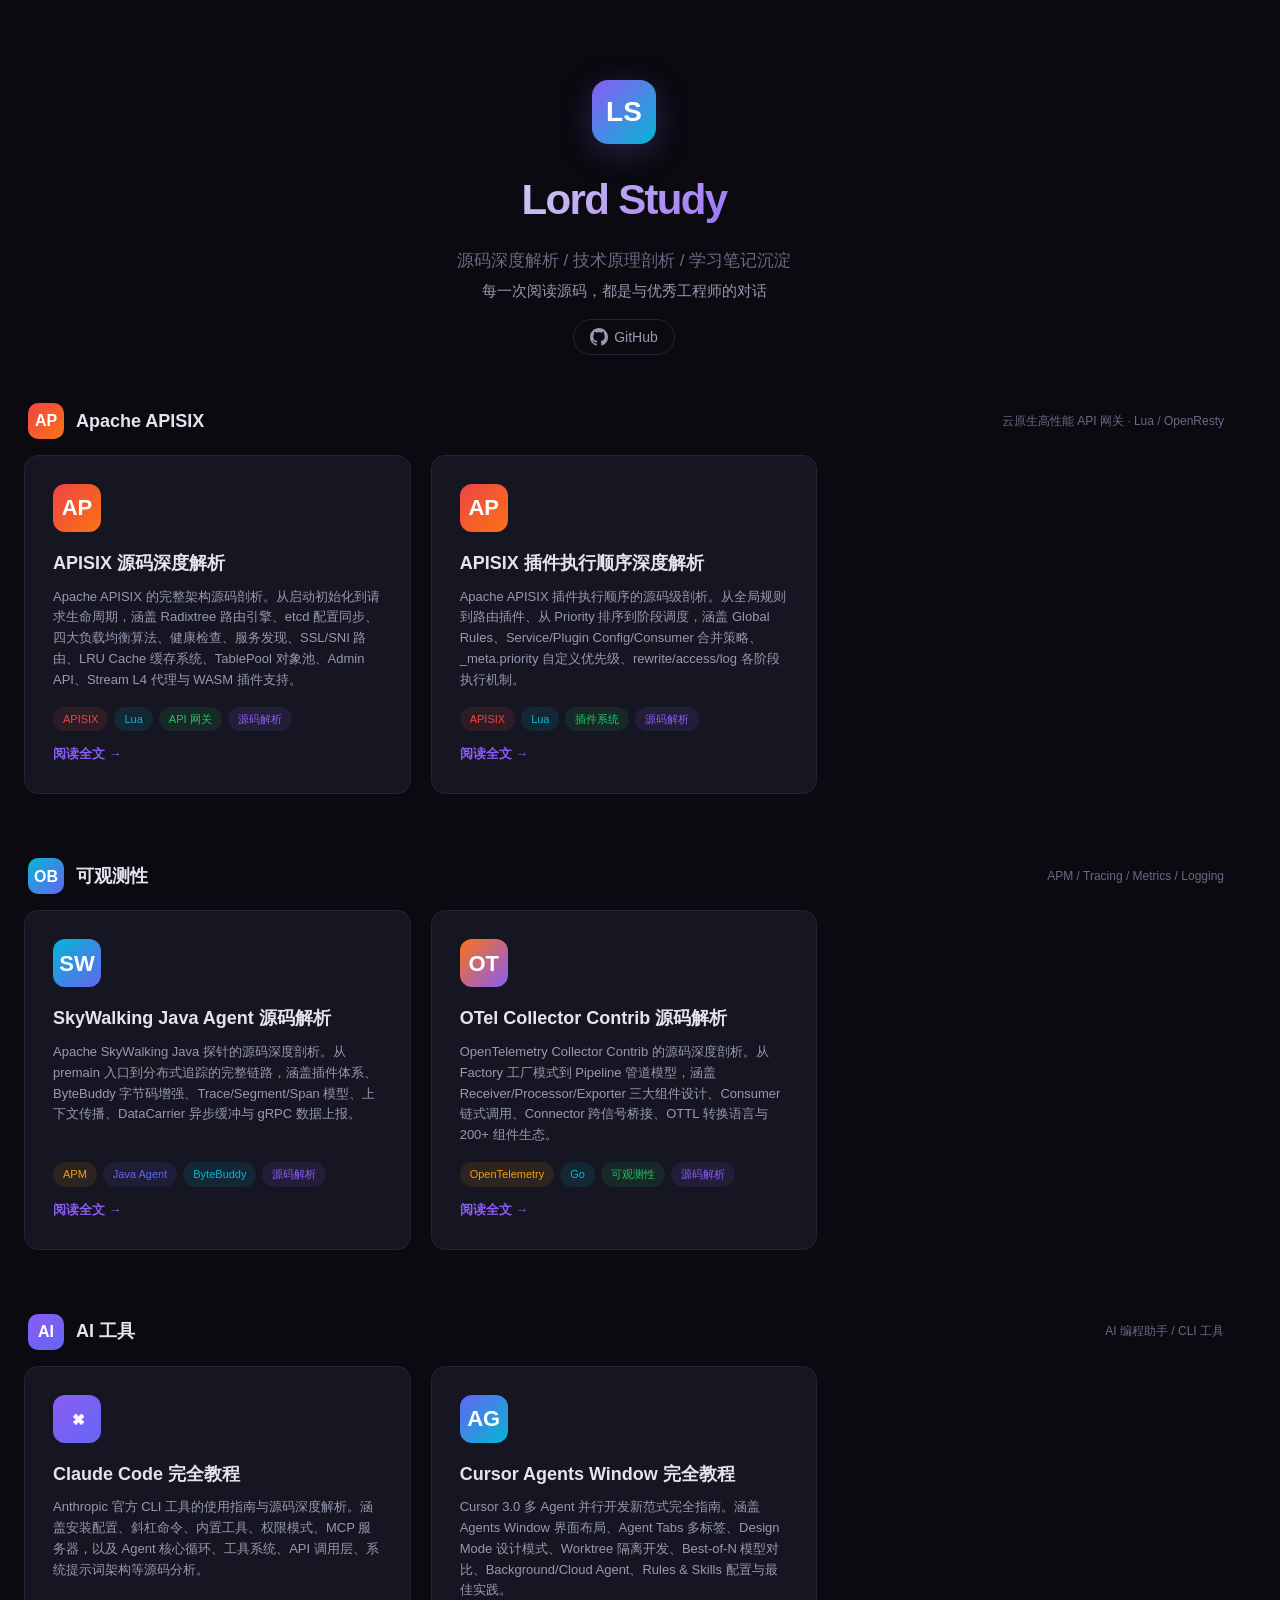
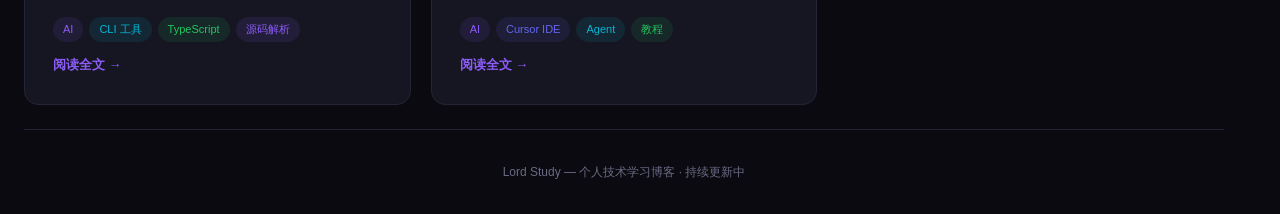
==== commit 2131e8cb: "主页布局加宽至 1200px，减少右侧空白 Co-Authored-By: Claude Opus 4.6 <noreply@anthropic.com>" ====
--- a/index.html
+++ b/index.html
@@ -44,9 +44,9 @@
         /* Blog cards grid */
         .blog-grid {
             display: grid;
-            grid-template-columns: repeat(auto-fill, minmax(340px, 1fr));
+            grid-template-columns: repeat(auto-fill, minmax(320px, 1fr));
             gap: 20px;
-            max-width: 960px;
+            max-width: 1200px;
             width: 100%;
             padding-bottom: 24px;
         }
@@ -103,7 +103,7 @@
 
         /* Section label */
         .section-label {
-            max-width: 960px; width: 100%;
+            max-width: 1200px; width: 100%;
             font-size: 12px; font-weight: 700;
             text-transform: uppercase; letter-spacing: .1em;
             margin-bottom: 16px; padding-left: 4px;
@@ -118,7 +118,7 @@
 
         /* Project group indicator bar */
         .project-bar {
-            max-width: 960px; width: 100%;
+            max-width: 1200px; width: 100%;
             display: flex; align-items: center; gap: 12px;
             margin-bottom: 16px; padding-left: 4px;
         }
@@ -142,7 +142,7 @@
             text-align: center; padding: 32px 0;
             color: var(--text-muted); font-size: 12px;
             border-top: 1px solid var(--border-color);
-            max-width: 960px; width: 100%;
+            max-width: 1200px; width: 100%;
             margin-top: auto;
         }
 
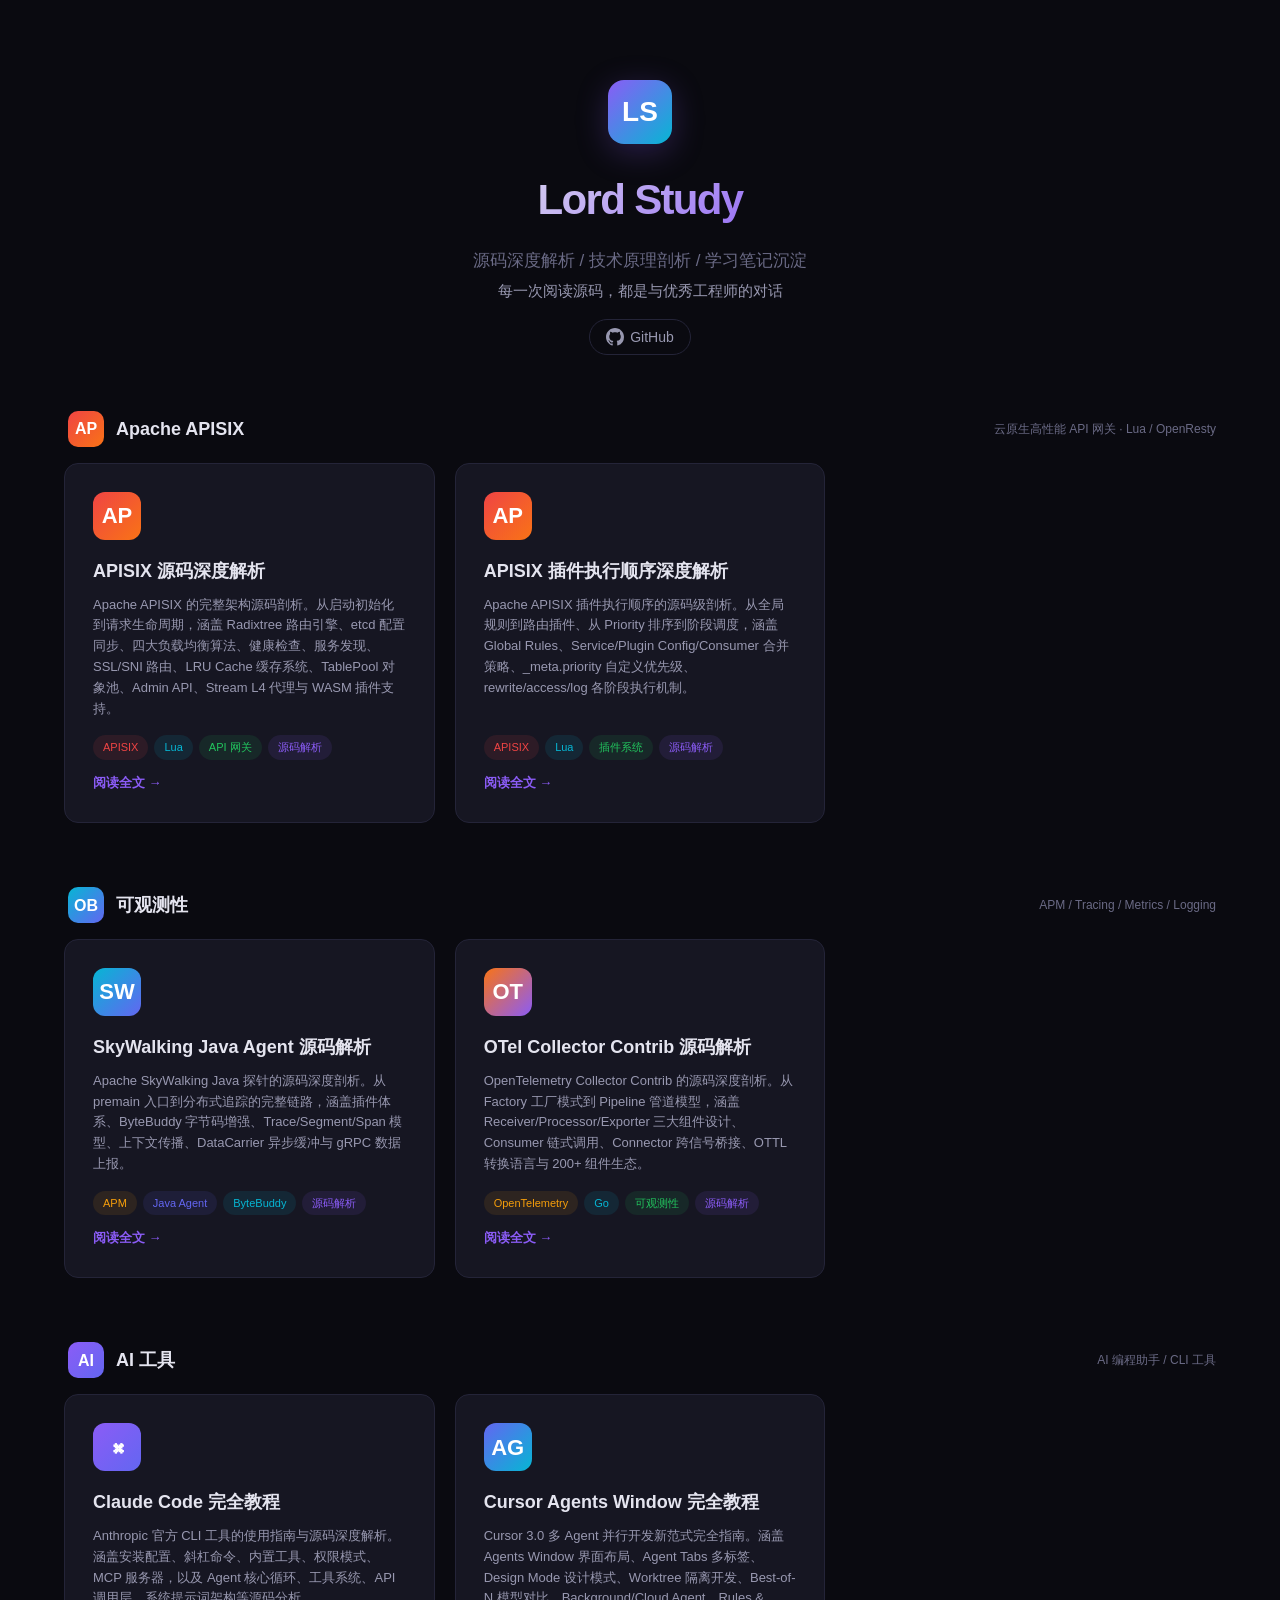
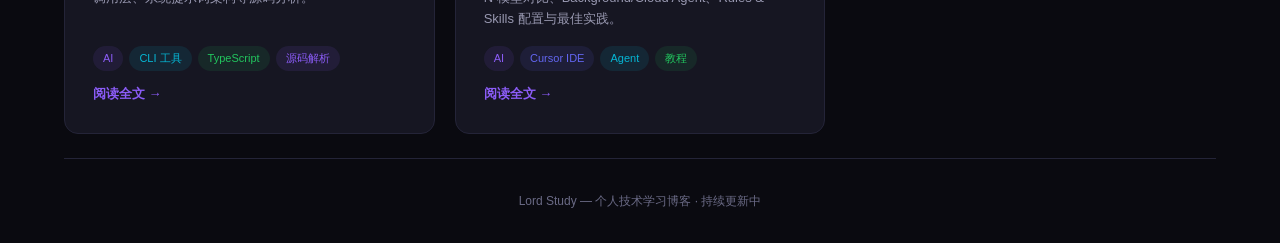
==== commit a226d140: "优化主页布局：去掉固定 max-width 居中，改为自适应撑满宽屏 Co-Authored-By: Claude Opus 4.6 <noreply@anthropic.com>" ====
--- a/index.html
+++ b/index.html
@@ -10,14 +10,14 @@
         .home-body {
             display: flex;
             flex-direction: column;
-            align-items: center;
             min-height: 100vh;
-            padding: 0 24px;
+            padding: 0 clamp(24px, 5vw, 80px);
         }
         .home-header {
             text-align: center;
-            padding: 80px 0 48px;
+            padding: 80px 0 56px;
             max-width: 720px;
+            margin: 0 auto;
         }
         .home-logo {
             width: 64px; height: 64px;
@@ -41,15 +41,15 @@
             color: var(--text-secondary); font-size: 15px; margin-top: 4px;
         }
 
-        /* Blog cards grid */
+        /* Blog cards grid — fill available width */
         .blog-grid {
             display: grid;
-            grid-template-columns: repeat(auto-fill, minmax(320px, 1fr));
+            grid-template-columns: repeat(auto-fill, minmax(300px, 1fr));
             gap: 20px;
-            max-width: 1200px;
             width: 100%;
             padding-bottom: 24px;
         }
+
         .blog-card {
             background: var(--bg-card);
             border: 1px solid var(--border-color);
@@ -101,24 +101,9 @@
         }
         .blog-card:hover .blog-card-arrow { text-decoration: underline; }
 
-        /* Section label */
-        .section-label {
-            max-width: 1200px; width: 100%;
-            font-size: 12px; font-weight: 700;
-            text-transform: uppercase; letter-spacing: .1em;
-            margin-bottom: 16px; padding-left: 4px;
-        }
-        .section-label.first { margin-top: 0; }
-        .section-label:not(.first) { margin-top: 36px; }
-
-        /* Project group colors */
-        .section-label.apisix { color: #ef4444; }
-        .section-label.observability { color: var(--accent-cyan); }
-        .section-label.ai { color: var(--accent-purple); }
-
         /* Project group indicator bar */
         .project-bar {
-            max-width: 1200px; width: 100%;
+            width: 100%;
             display: flex; align-items: center; gap: 12px;
             margin-bottom: 16px; padding-left: 4px;
         }
@@ -142,7 +127,7 @@
             text-align: center; padding: 32px 0;
             color: var(--text-muted); font-size: 12px;
             border-top: 1px solid var(--border-color);
-            max-width: 1200px; width: 100%;
+            width: 100%;
             margin-top: auto;
         }
 
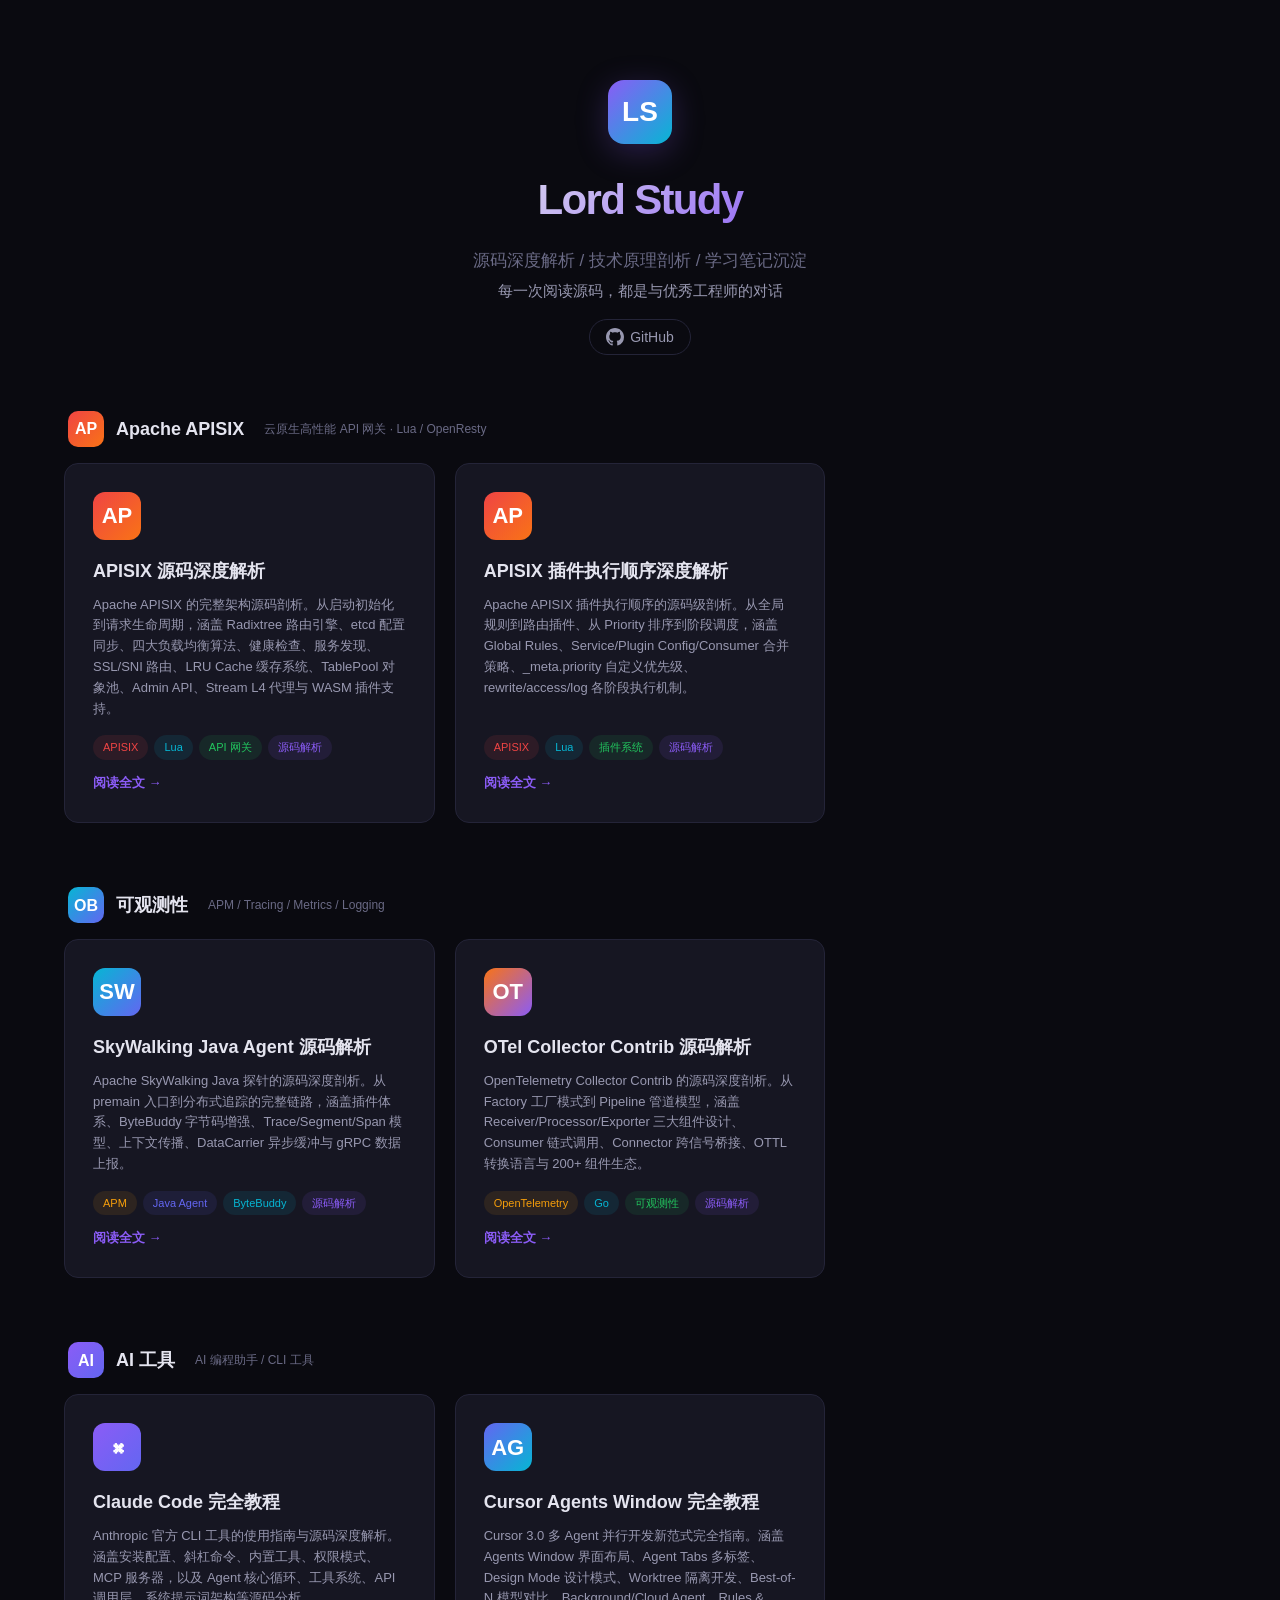
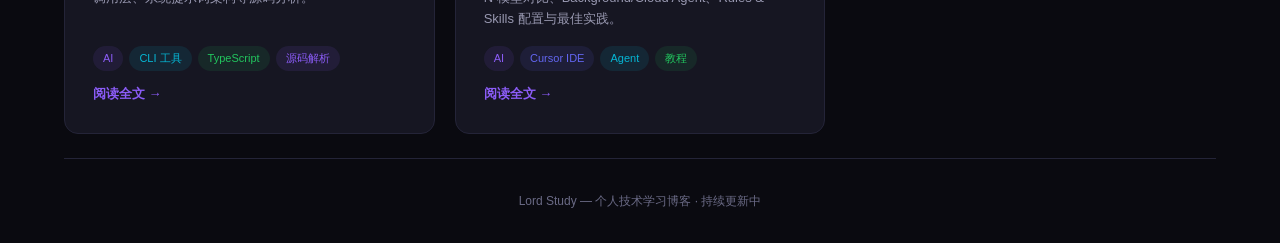
==== commit 1dc4a792: "修复项目栏描述文字紧跟标题，不再右对齐 Co-Authored-By: Claude Opus 4.6 <noreply@anthropic.com>" ====
--- a/index.html
+++ b/index.html
@@ -119,7 +119,7 @@
             margin: 0;
         }
         .project-bar .project-desc {
-            font-size: 12px; color: var(--text-muted); margin-left: auto;
+            font-size: 12px; color: var(--text-muted); margin-left: 8px;
         }
 
         /* Footer */
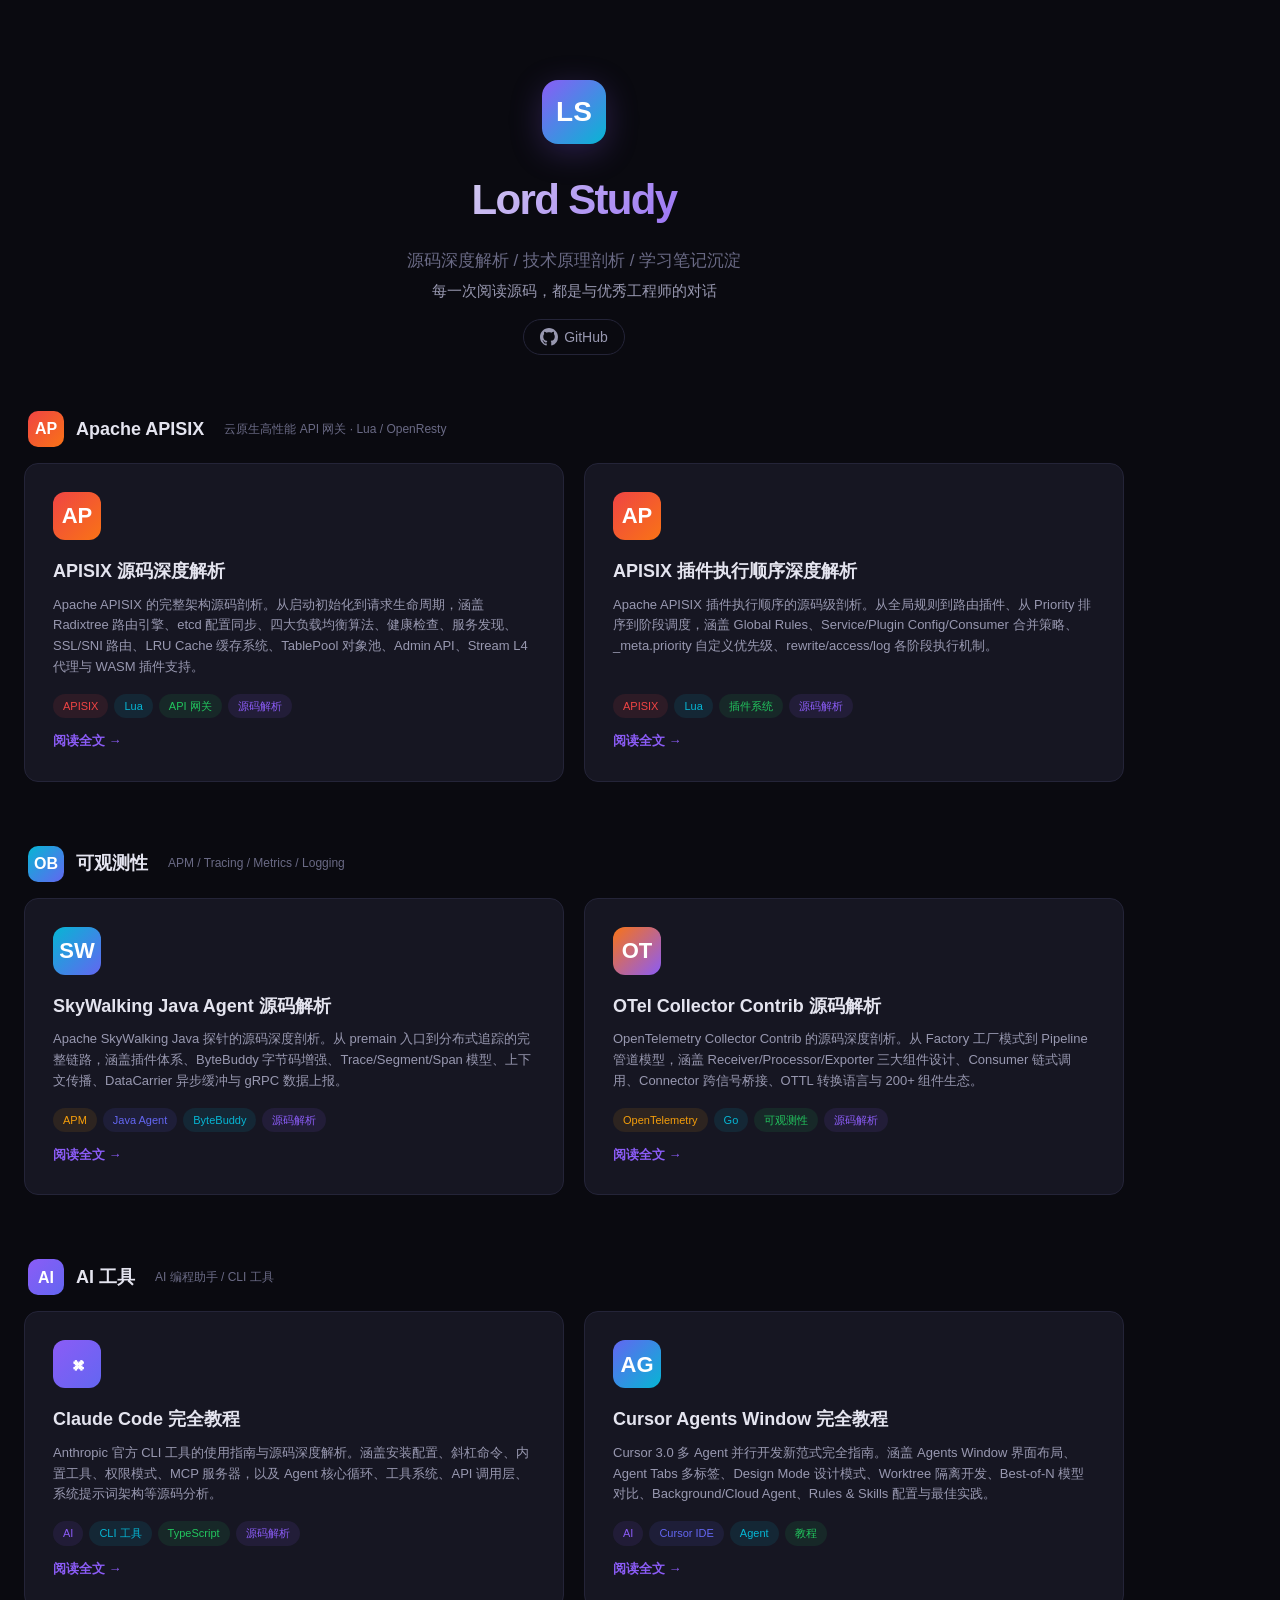
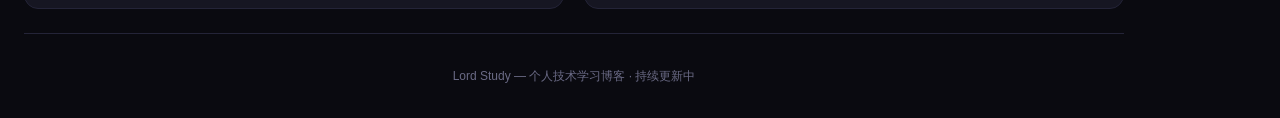
==== commit a6539af6: "重构主页布局：居中容器 1100px + auto-fit 卡片自动拉伸填满 Co-Authored-By: Claude Opus 4.6 <noreply@anthropic.com>" ====
--- a/index.html
+++ b/index.html
@@ -10,14 +10,14 @@
         .home-body {
             display: flex;
             flex-direction: column;
+            align-items: center;
             min-height: 100vh;
-            padding: 0 clamp(24px, 5vw, 80px);
+            padding: 0 24px;
         }
         .home-header {
             text-align: center;
             padding: 80px 0 56px;
             max-width: 720px;
-            margin: 0 auto;
         }
         .home-logo {
             width: 64px; height: 64px;
@@ -41,10 +41,16 @@
             color: var(--text-secondary); font-size: 15px; margin-top: 4px;
         }
 
-        /* Blog cards grid — fill available width */
+        /* Centered content wrapper */
+        .home-content {
+            width: 100%;
+            max-width: 1100px;
+        }
+
+        /* Blog cards grid — auto-fit stretches cards to fill */
         .blog-grid {
             display: grid;
-            grid-template-columns: repeat(auto-fill, minmax(300px, 1fr));
+            grid-template-columns: repeat(auto-fit, minmax(320px, 1fr));
             gap: 20px;
             width: 100%;
             padding-bottom: 24px;
@@ -127,7 +133,7 @@
             text-align: center; padding: 32px 0;
             color: var(--text-muted); font-size: 12px;
             border-top: 1px solid var(--border-color);
-            width: 100%;
+            max-width: 1100px; width: 100%;
             margin-top: auto;
         }
 
@@ -154,6 +160,8 @@
             </p>
         </header>
 
+        <div class="home-content">
+
         <!-- ========== Apache APISIX ========== -->
         <div class="project-bar">
             <div class="project-icon" style="background:linear-gradient(135deg,#ef4444,#f97316);">AP</div>
@@ -273,6 +281,8 @@
             </a>
 
         </div>
+
+        </div><!-- /.home-content -->
 
         <footer class="home-footer">
             Lord Study &mdash; 个人技术学习博客 &middot; 持续更新中
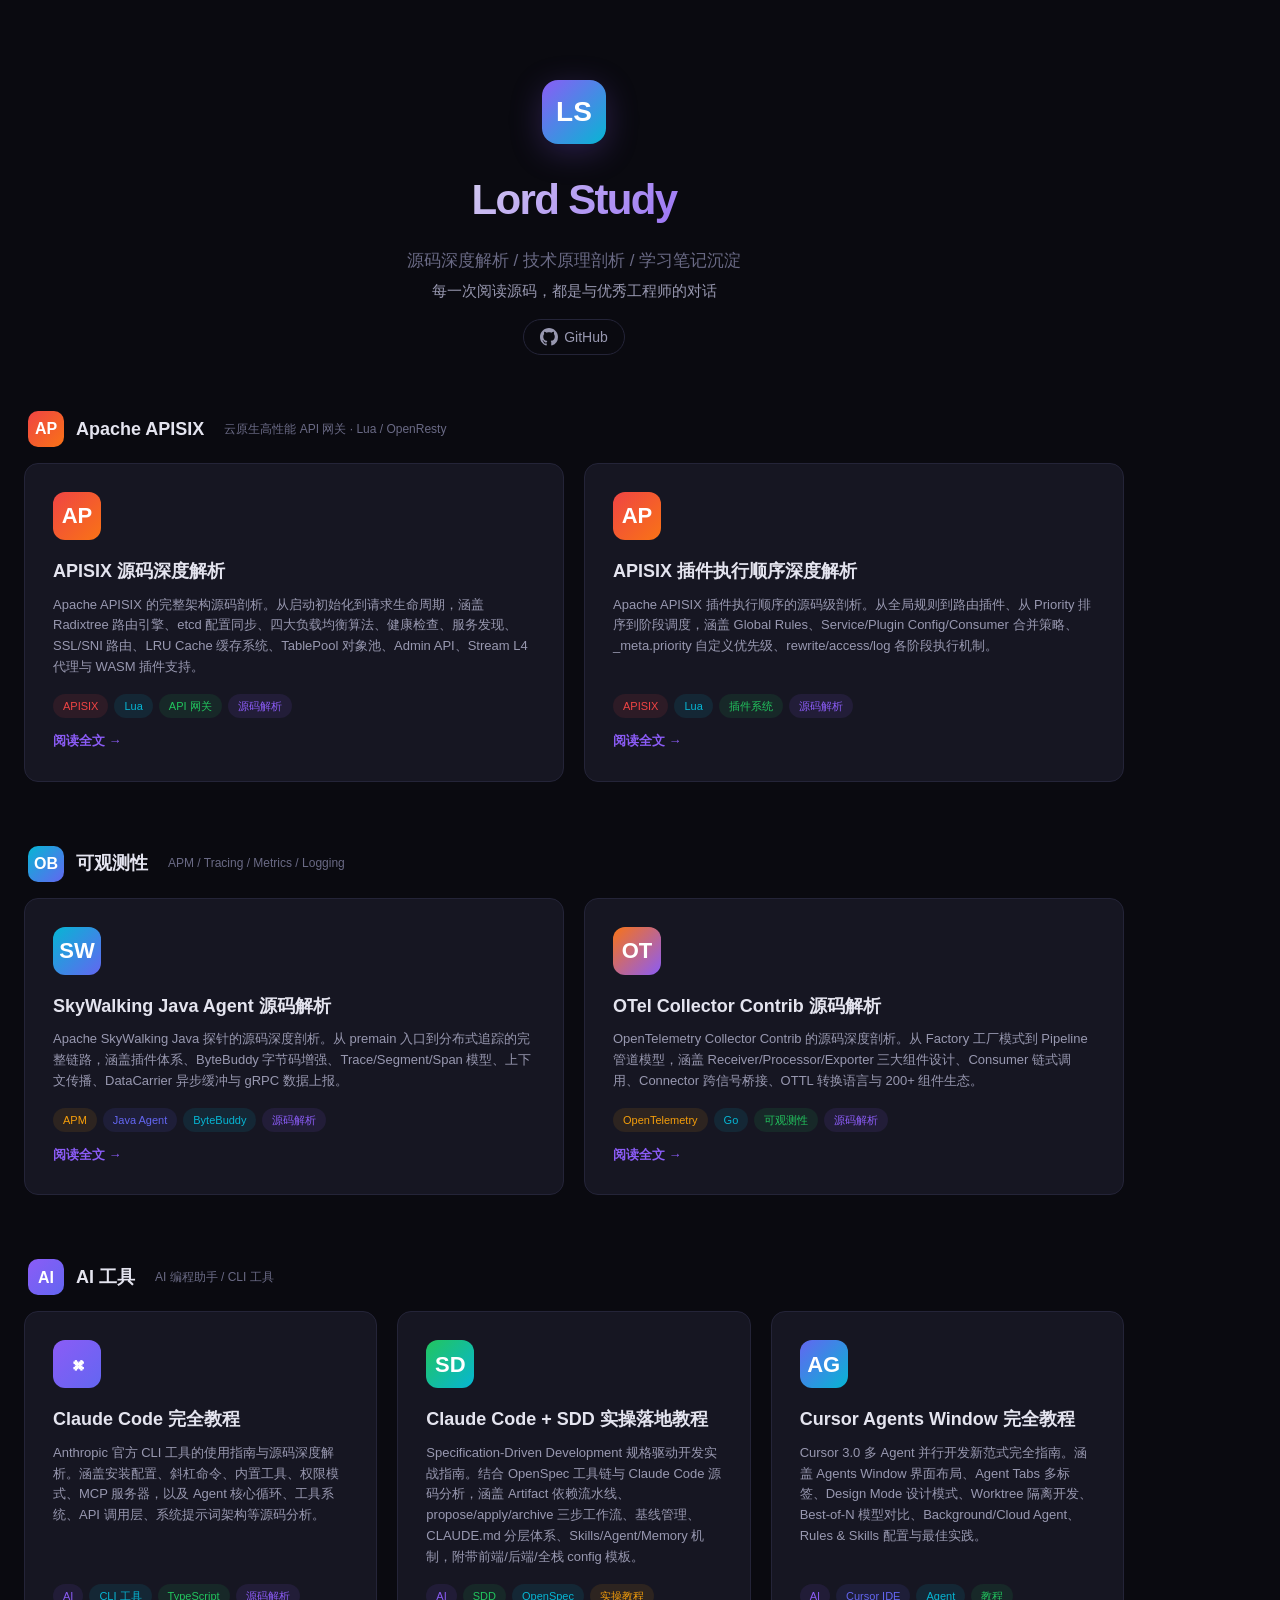
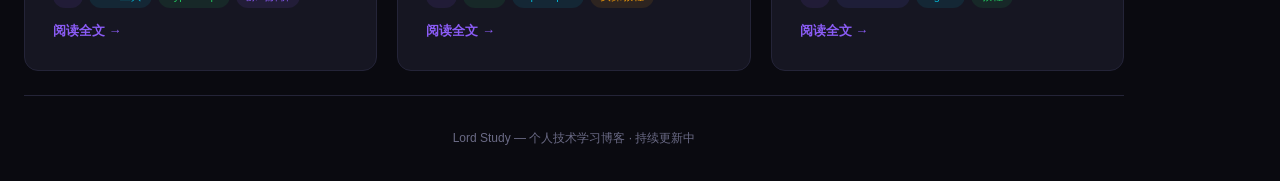
==== commit 1aea363a: "新增 SDD 实操落地教程页面并添加到主页 将 claude-sdd-practical-guide.md 转为完整 HTML 页面，包含 17 个章节： SDD 方法论、准备工作、Artifact " ====
--- a/index.html
+++ b/index.html
@@ -265,6 +265,21 @@
                 <div class="blog-card-arrow">阅读全文 &rarr;</div>
             </a>
 
+            <a class="blog-card" href="claude-sdd-practical-guide.html">
+                <div class="blog-card-icon" style="background:linear-gradient(135deg,#22c55e,#06b6d4);">SD</div>
+                <h3>Claude Code + SDD 实操落地教程</h3>
+                <p class="blog-desc">
+                    Specification-Driven Development 规格驱动开发实战指南。结合 OpenSpec 工具链与 Claude Code 源码分析，涵盖 Artifact 依赖流水线、propose/apply/archive 三步工作流、基线管理、CLAUDE.md 分层体系、Skills/Agent/Memory 机制，附带前端/后端/全栈 config 模板。
+                </p>
+                <div class="blog-card-tags">
+                    <span class="blog-tag">AI</span>
+                    <span class="blog-tag green">SDD</span>
+                    <span class="blog-tag cyan">OpenSpec</span>
+                    <span class="blog-tag orange">实操教程</span>
+                </div>
+                <div class="blog-card-arrow">阅读全文 &rarr;</div>
+            </a>
+
             <a class="blog-card" href="cursor-agents-window.html">
                 <div class="blog-card-icon" style="background:linear-gradient(135deg,#6366f1,#06b6d4);">AG</div>
                 <h3>Cursor Agents Window 完全教程</h3>
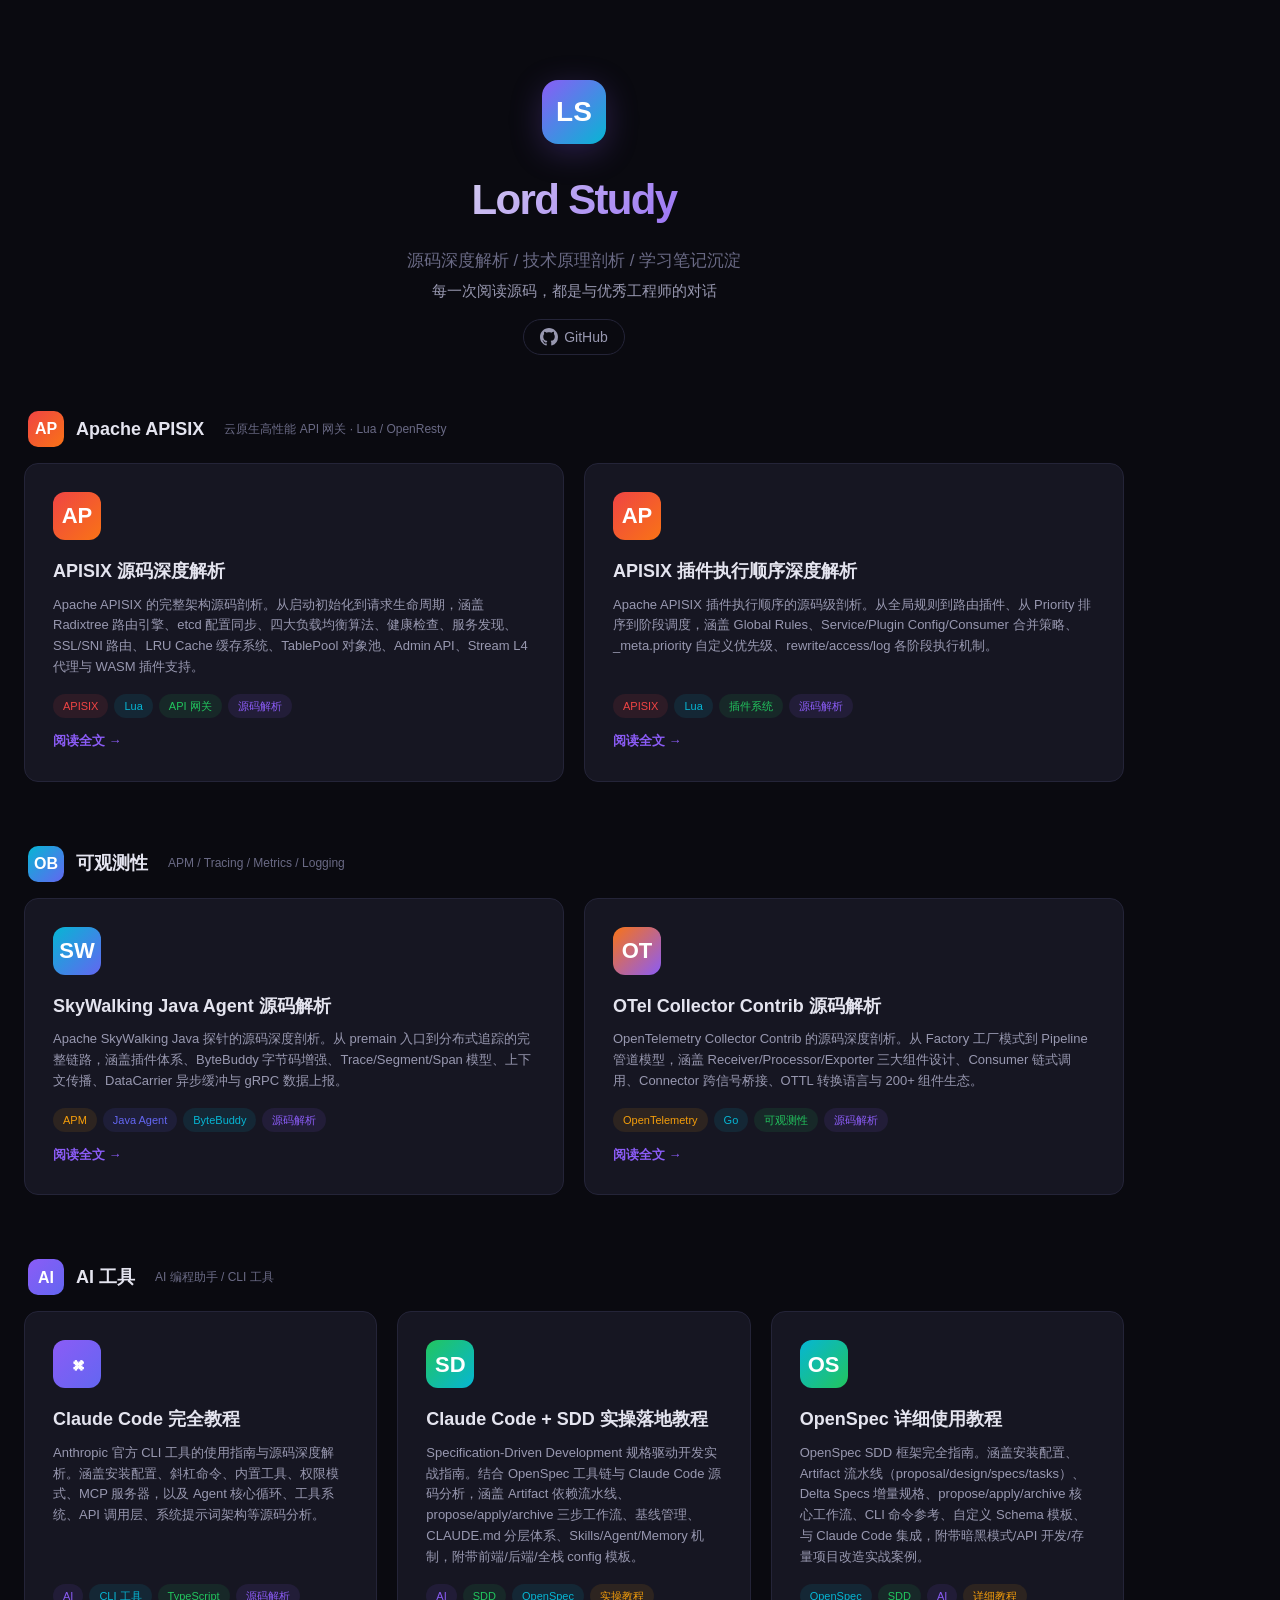
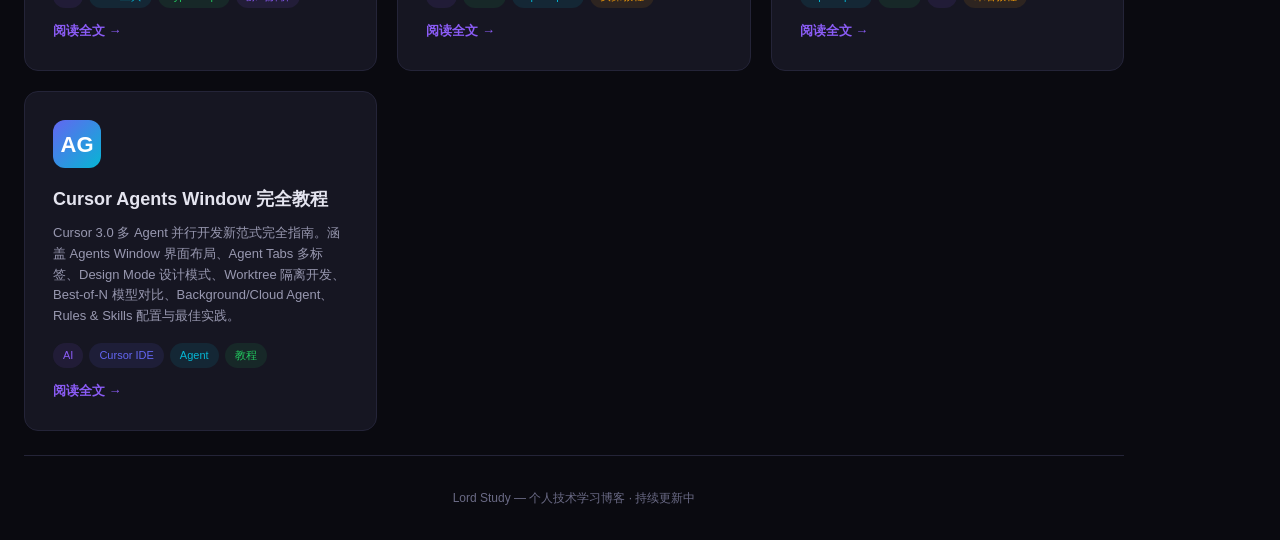
==== commit d6d33d58: "新增 OpenSpec 详细使用教程页面并添加到主页 Co-Authored-By: Claude Opus 4.6 <noreply@anthropic.com>" ====
--- a/index.html
+++ b/index.html
@@ -280,6 +280,21 @@
                 <div class="blog-card-arrow">阅读全文 &rarr;</div>
             </a>
 
+            <a class="blog-card" href="openspec-tutorial.html">
+                <div class="blog-card-icon" style="background:linear-gradient(135deg,#06b6d4,#22c55e);">OS</div>
+                <h3>OpenSpec 详细使用教程</h3>
+                <p class="blog-desc">
+                    OpenSpec SDD 框架完全指南。涵盖安装配置、Artifact 流水线（proposal/design/specs/tasks）、Delta Specs 增量规格、propose/apply/archive 核心工作流、CLI 命令参考、自定义 Schema 模板、与 Claude Code 集成，附带暗黑模式/API 开发/存量项目改造实战案例。
+                </p>
+                <div class="blog-card-tags">
+                    <span class="blog-tag cyan">OpenSpec</span>
+                    <span class="blog-tag green">SDD</span>
+                    <span class="blog-tag">AI</span>
+                    <span class="blog-tag orange">详细教程</span>
+                </div>
+                <div class="blog-card-arrow">阅读全文 &rarr;</div>
+            </a>
+
             <a class="blog-card" href="cursor-agents-window.html">
                 <div class="blog-card-icon" style="background:linear-gradient(135deg,#6366f1,#06b6d4);">AG</div>
                 <h3>Cursor Agents Window 完全教程</h3>
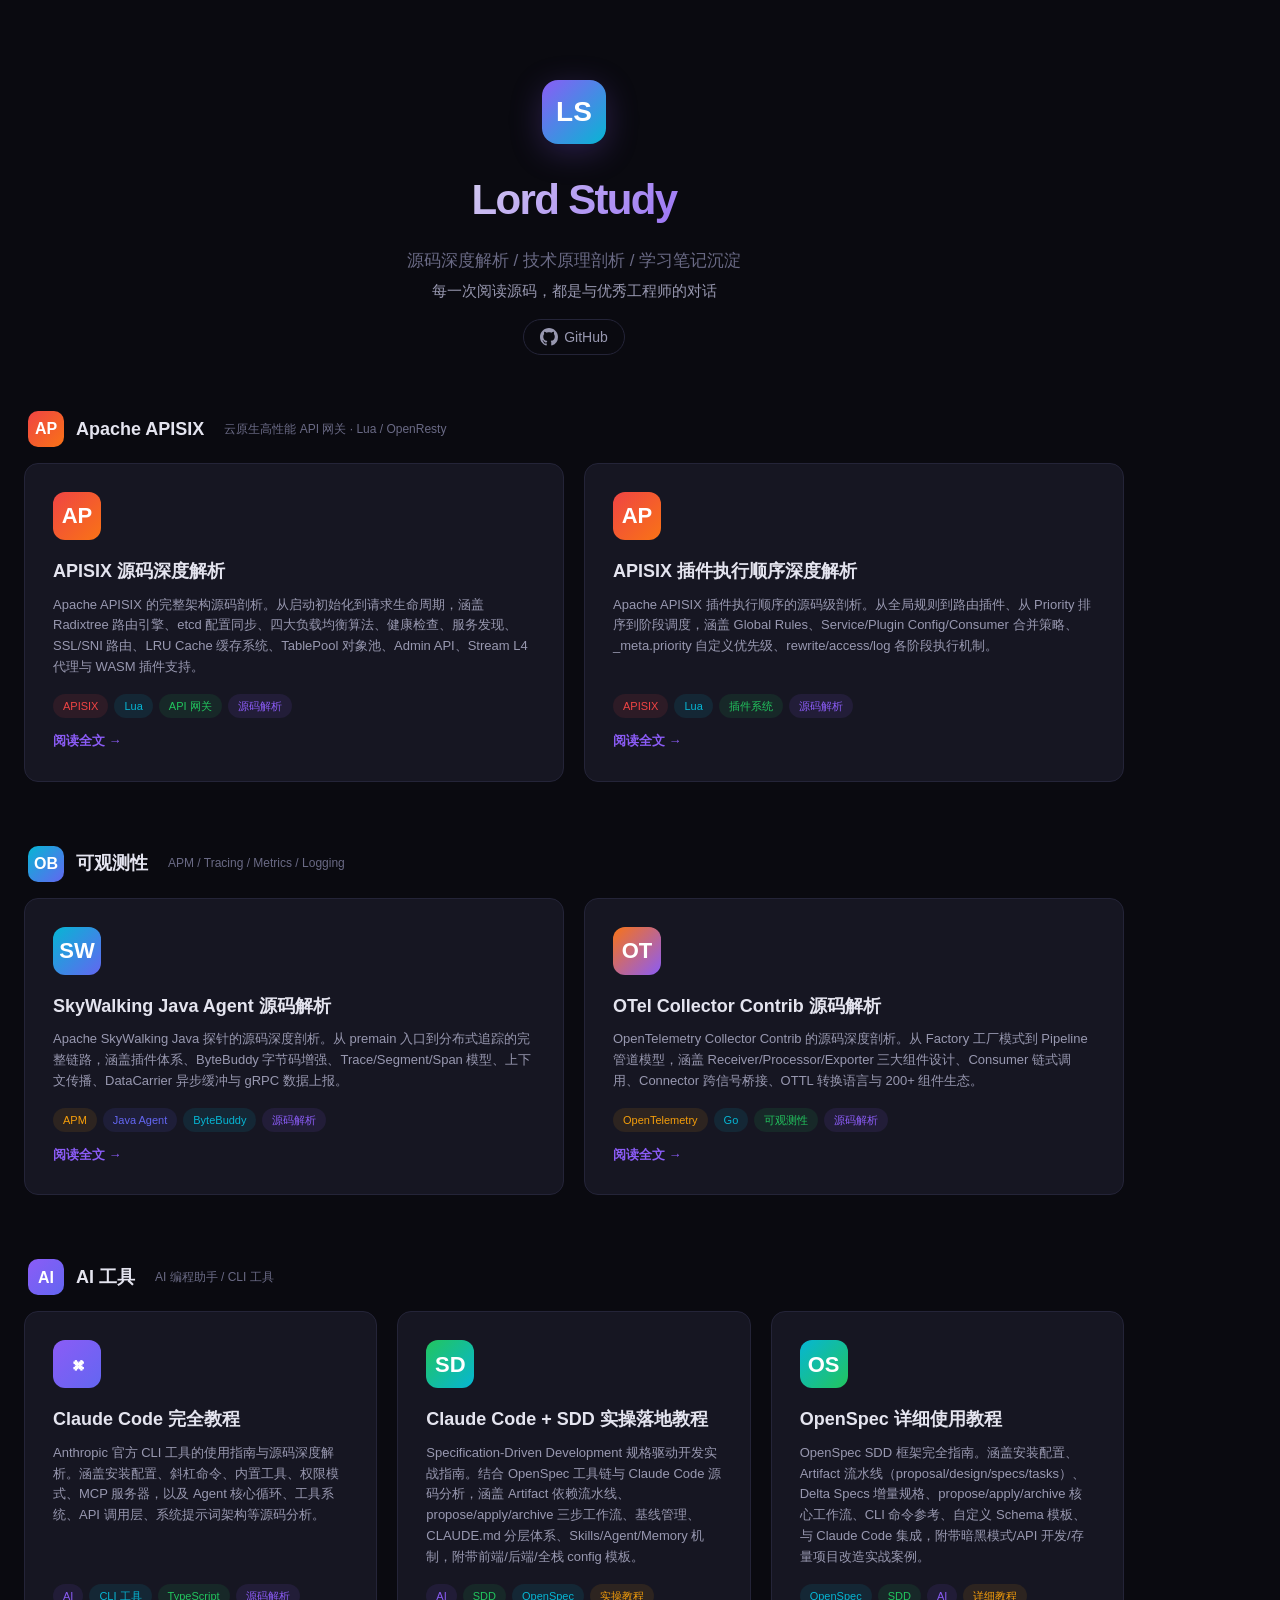
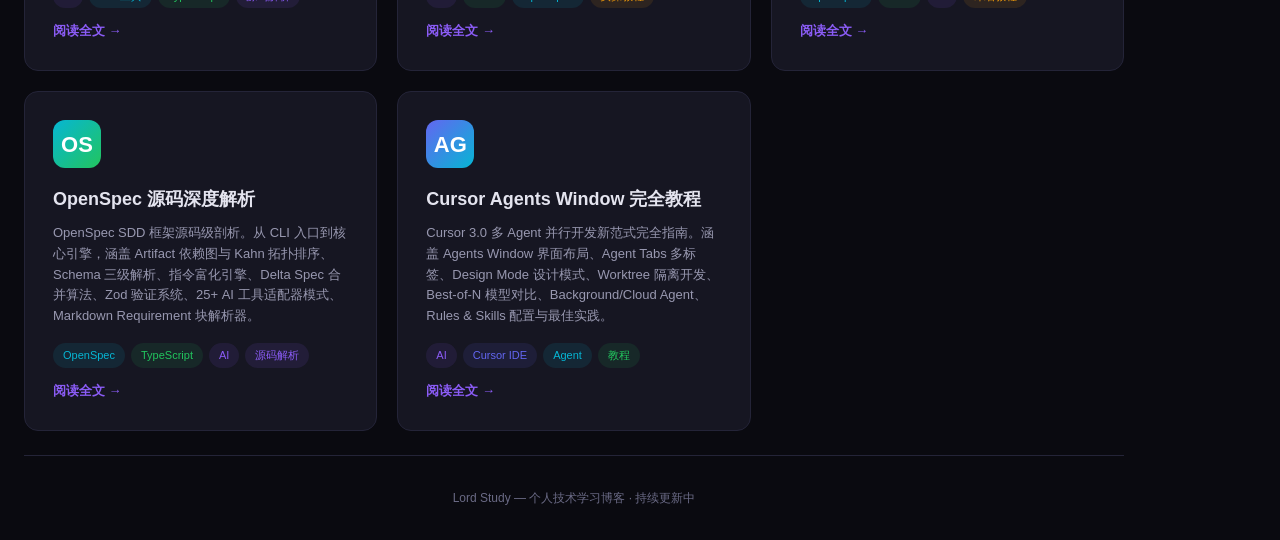
==== commit 79190a66: "完善 OpenSpec 使用教程并新增源码分析页面 - openspec-tutorial.html: 新增第三部分「深入使用教程」共 8 个章节，涵盖 propose 详细流程、instructio" ====
--- a/index.html
+++ b/index.html
@@ -295,6 +295,21 @@
                 <div class="blog-card-arrow">阅读全文 &rarr;</div>
             </a>
 
+            <a class="blog-card" href="openspec-source-analysis.html">
+                <div class="blog-card-icon" style="background:linear-gradient(135deg,#06b6d4,#22c55e);">OS</div>
+                <h3>OpenSpec 源码深度解析</h3>
+                <p class="blog-desc">
+                    OpenSpec SDD 框架源码级剖析。从 CLI 入口到核心引擎，涵盖 Artifact 依赖图与 Kahn 拓扑排序、Schema 三级解析、指令富化引擎、Delta Spec 合并算法、Zod 验证系统、25+ AI 工具适配器模式、Markdown Requirement 块解析器。
+                </p>
+                <div class="blog-card-tags">
+                    <span class="blog-tag cyan">OpenSpec</span>
+                    <span class="blog-tag green">TypeScript</span>
+                    <span class="blog-tag">AI</span>
+                    <span class="blog-tag">源码解析</span>
+                </div>
+                <div class="blog-card-arrow">阅读全文 &rarr;</div>
+            </a>
+
             <a class="blog-card" href="cursor-agents-window.html">
                 <div class="blog-card-icon" style="background:linear-gradient(135deg,#6366f1,#06b6d4);">AG</div>
                 <h3>Cursor Agents Window 完全教程</h3>
